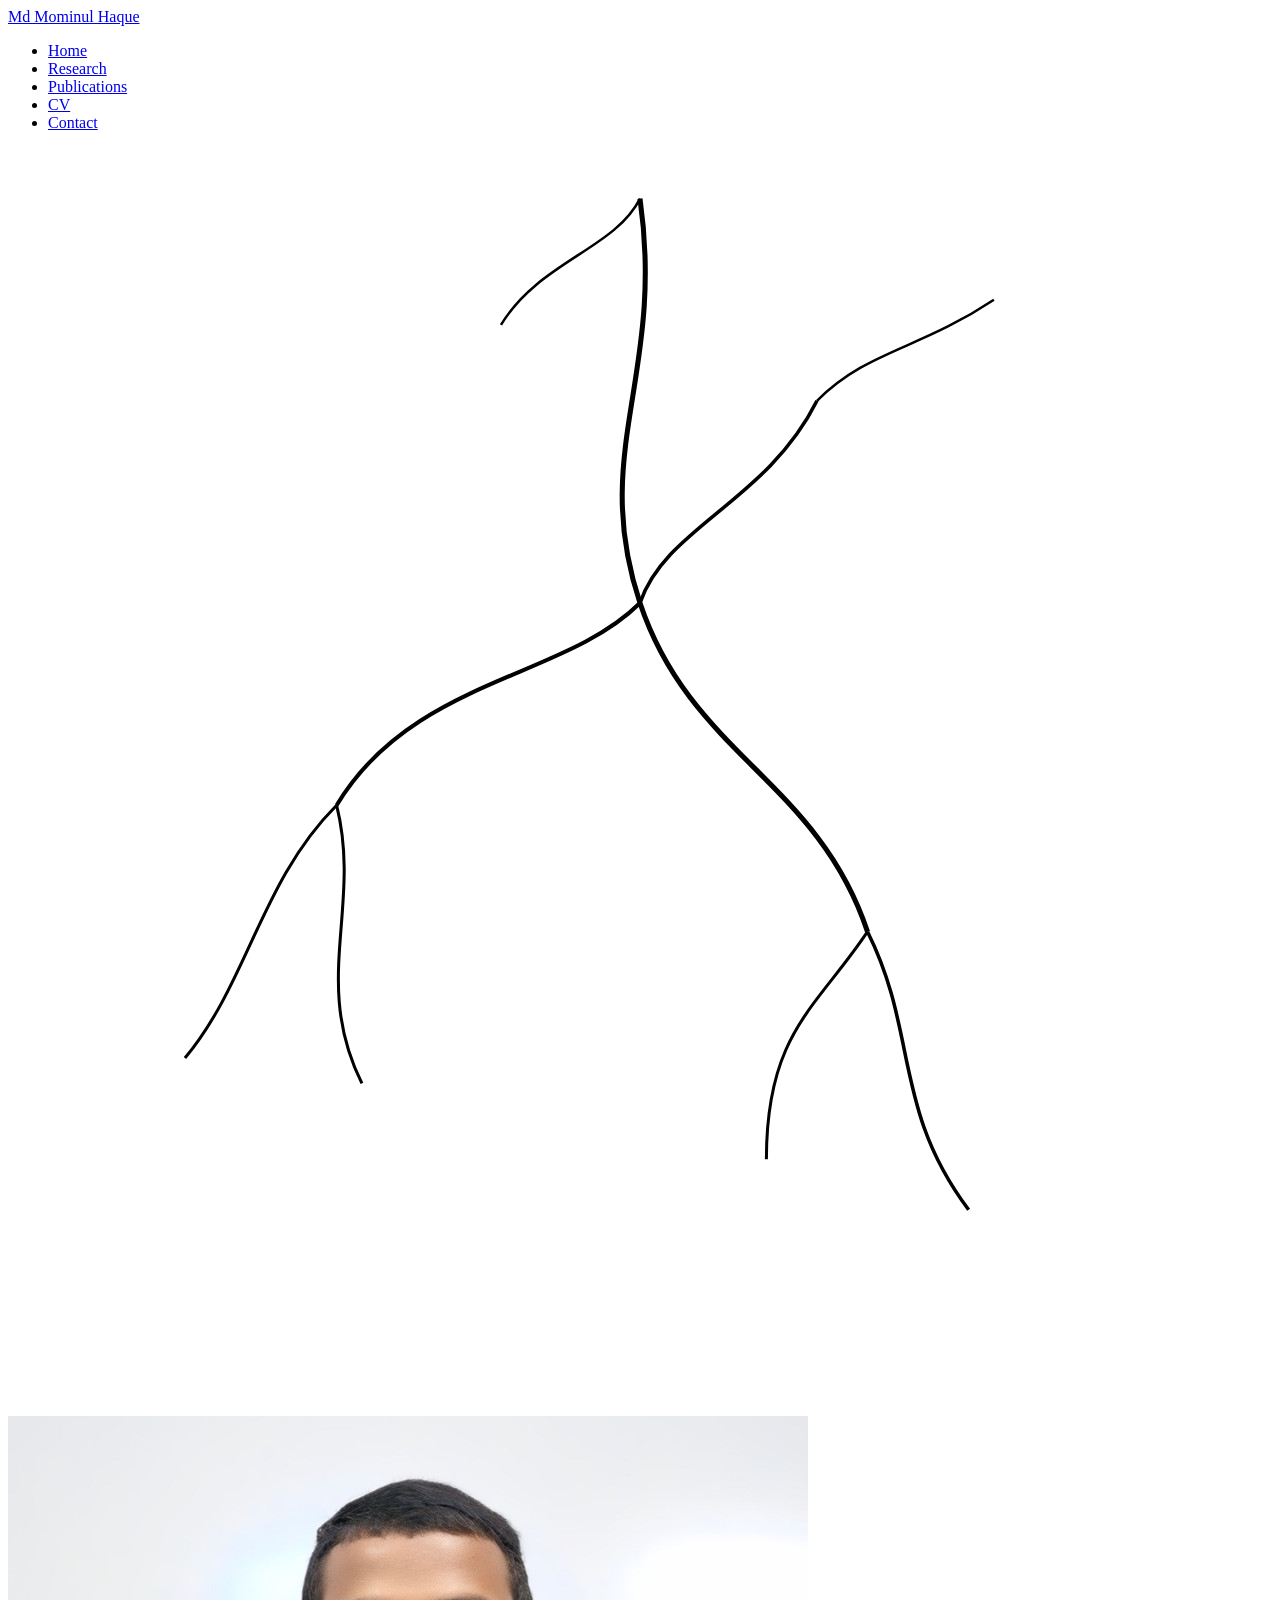
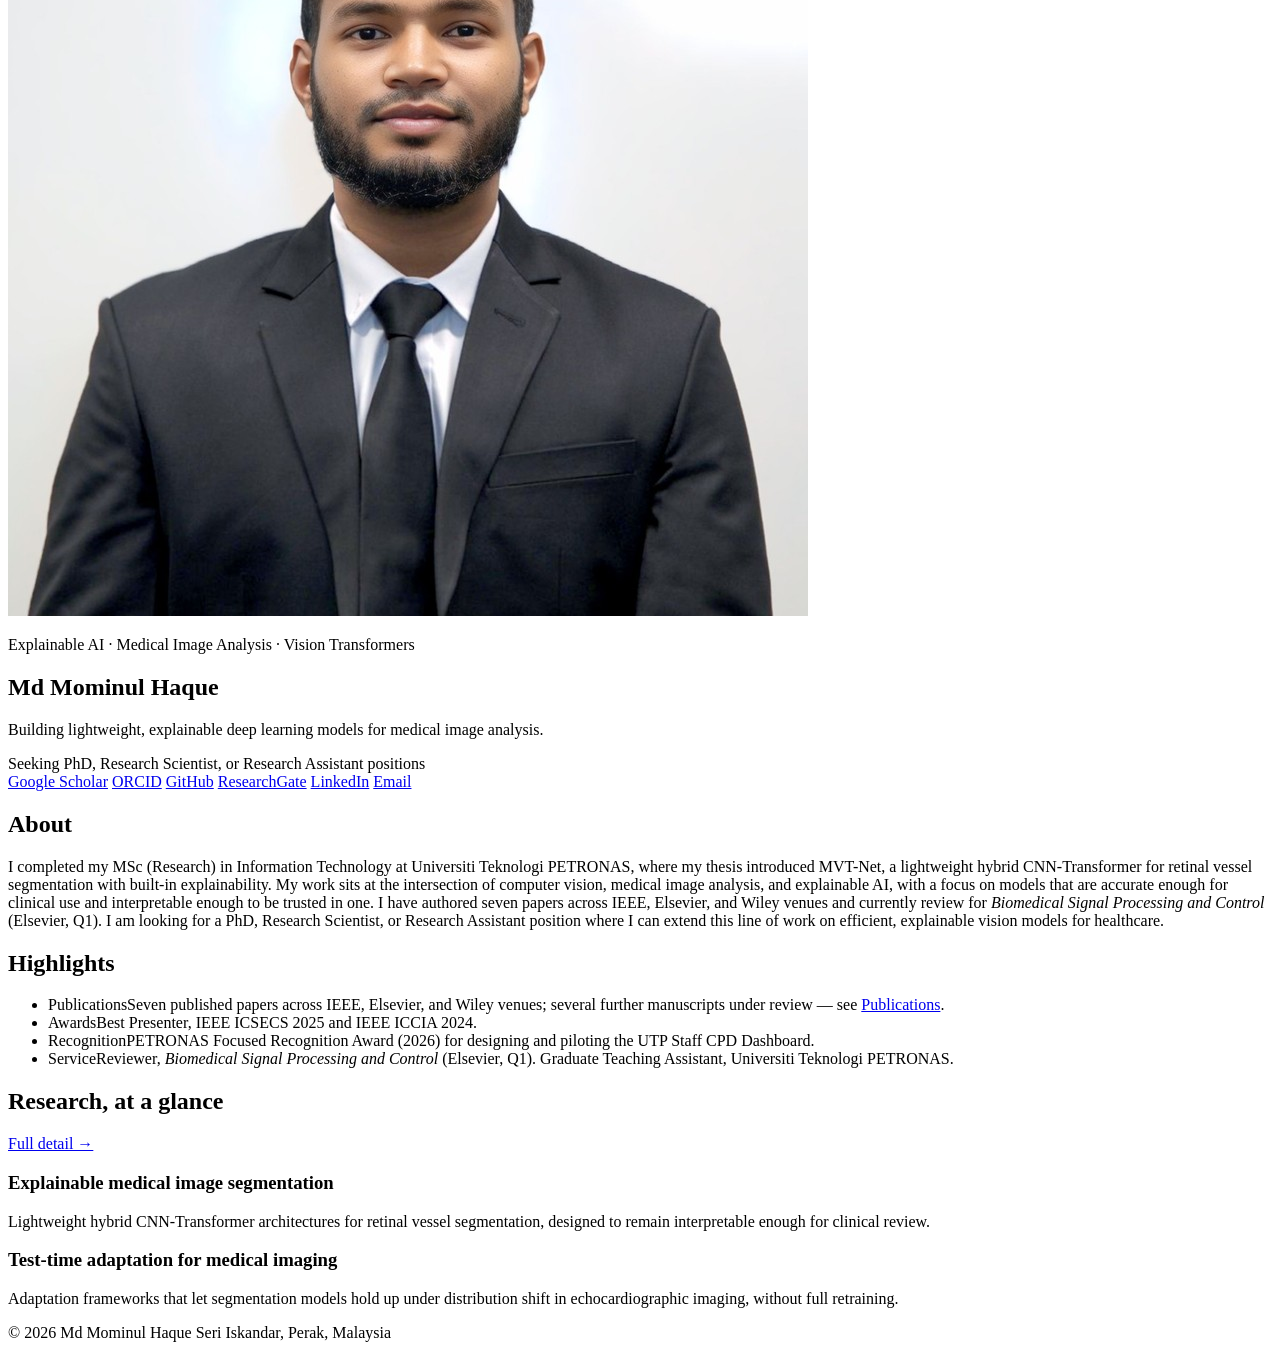
==== index.html @ ecc6afcc "Add files via upload Launch Site" ====
<!DOCTYPE html>
<html lang="en">
<head>
<meta charset="UTF-8">
<meta name="viewport" content="width=device-width, initial-scale=1.0">
<title>Md Mominul Haque — Explainable AI &amp; Medical Image Analysis Researcher</title>
<meta name="description" content="Md Mominul Haque is a researcher working on lightweight, explainable deep learning models for medical image analysis — retinal vessel segmentation, echocardiographic segmentation, and vision transformers. Seeking PhD, Research Scientist, and Research Assistant positions.">
<link rel="preconnect" href="https://fonts.googleapis.com">
<link href="https://fonts.googleapis.com/css2?family=Fraunces:ital,wght@0,500;0,600;1,500&family=IBM+Plex+Sans:wght@400;500;600&family=IBM+Plex+Mono:wght@400;500&display=swap" rel="stylesheet">
<link rel="stylesheet" href="assets/style.css">
</head>
<body>

<header class="site-header">
  <div class="wrap">
    <a href="index.html" class="brand">Md Mominul Haque</a>
    <nav class="primary-nav" aria-label="Primary">
      <ul>
        <li><a href="index.html" aria-current="page">Home</a></li>
        <li><a href="research.html">Research</a></li>
        <li><a href="publications.html">Publications</a></li>
        <li><a href="cv.html">CV</a></li>
        <li><a href="contact.html">Contact</a></li>
      </ul>
    </nav>
  </div>
</header>

<section class="hero">
  <svg class="hero-vessel" viewBox="0 0 500 500" fill="none" xmlns="http://www.w3.org/2000/svg" aria-hidden="true">
    <path d="M250 20 C 260 90, 230 120, 250 180 C 270 240, 320 250, 340 310" stroke="currentColor" stroke-width="2"/>
    <path d="M250 180 C 220 210, 160 210, 130 260" stroke="currentColor" stroke-width="1.6"/>
    <path d="M130 260 C 100 290, 95 330, 70 360" stroke="currentColor" stroke-width="1.2"/>
    <path d="M130 260 C 140 300, 120 330, 140 370" stroke="currentColor" stroke-width="1.2"/>
    <path d="M340 310 C 360 350, 350 380, 380 420" stroke="currentColor" stroke-width="1.4"/>
    <path d="M340 310 C 320 340, 300 350, 300 400" stroke="currentColor" stroke-width="1.2"/>
    <path d="M250 180 C 260 150, 300 140, 320 100" stroke="currentColor" stroke-width="1.4"/>
    <path d="M320 100 C 340 80, 360 80, 390 60" stroke="currentColor" stroke-width="1"/>
    <path d="M250 20 C 240 40, 210 45, 195 70" stroke="currentColor" stroke-width="1"/>
  </svg>
  <div class="wrap">
    <div class="avatar"><img src="photo.jpg" alt="Md Mominul Haque"></div>
    <p class="eyebrow">Explainable AI · Medical Image Analysis · Vision Transformers</p>
    <h1 class="name">Md Mominul Haque</h1>
    <p class="tagline">Building lightweight, explainable deep learning models for medical image analysis.</p>
    <span class="status-pill"><span class="dot"></span>Seeking PhD, Research Scientist, or Research Assistant positions</span>
    <div class="hero-links">
      <a href="https://scholar.google.com/citations?user=X43nhjEAAAAJ&hl=en">Google Scholar</a>
      <a href="https://orcid.org/0009-0005-0596-2406">ORCID</a>
      <a href="https://github.com/mominulhq">GitHub</a>
      <a href="https://www.researchgate.net/profile/Md-Mominul-Haque-2">ResearchGate</a>
      <a href="https://www.linkedin.com/in/mominulhq/">LinkedIn</a>
      <a href="mailto:mdmominulhq@outlook.com">Email</a>
    </div>
  </div>
</section>

<main>
  <section class="block wrap">
    <div class="section-head">
      <h2 class="section-title">About</h2>
    </div>
    <p class="lede">
      I completed my MSc (Research) in Information Technology at Universiti Teknologi PETRONAS, where my thesis
      introduced MVT-Net, a lightweight hybrid CNN-Transformer for retinal vessel segmentation with built-in
      explainability. My work sits at the intersection of computer vision, medical image analysis, and explainable
      AI, with a focus on models that are accurate enough for clinical use and interpretable enough to be trusted
      in one. I have authored seven papers across IEEE, Elsevier, and Wiley venues and currently review for
      <em>Biomedical Signal Processing and Control</em> (Elsevier, Q1). I am looking for a PhD, Research Scientist,
      or Research Assistant position where I can extend this line of work on efficient, explainable vision models
      for healthcare.
    </p>
  </section>

  <section class="block wrap">
    <div class="section-head">
      <h2 class="section-title">Highlights</h2>
    </div>
    <ul class="highlights">
      <li><span class="tag">Publications</span><span>Seven published papers across IEEE, Elsevier, and Wiley venues; several further manuscripts under review — see <a href="publications.html">Publications</a>.</span></li>
      <li><span class="tag">Awards</span><span>Best Presenter, IEEE ICSECS 2025 and IEEE ICCIA 2024.</span></li>
      <li><span class="tag">Recognition</span><span>PETRONAS Focused Recognition Award (2026) for designing and piloting the UTP Staff CPD Dashboard.</span></li>
      <li><span class="tag">Service</span><span>Reviewer, <em>Biomedical Signal Processing and Control</em> (Elsevier, Q1). Graduate Teaching Assistant, Universiti Teknologi PETRONAS.</span></li>
    </ul>
  </section>

  <section class="block wrap">
    <div class="section-head">
      <h2 class="section-title">Research, at a glance</h2>
      <span class="section-note"><a href="research.html">Full detail →</a></span>
    </div>
    <div class="grid-2">
      <div class="card">
        <h3>Explainable medical image segmentation</h3>
        <p>Lightweight hybrid CNN-Transformer architectures for retinal vessel segmentation, designed to remain interpretable enough for clinical review.</p>
      </div>
      <div class="card">
        <h3>Test-time adaptation for medical imaging</h3>
        <p>Adaptation frameworks that let segmentation models hold up under distribution shift in echocardiographic imaging, without full retraining.</p>
      </div>
    </div>
  </section>
</main>

<footer class="site-footer">
  <div class="wrap">
    <span>&copy; 2026 Md Mominul Haque</span>
    <span>Seri Iskandar, Perak, Malaysia</span>
  </div>
</footer>

</body>
</html>
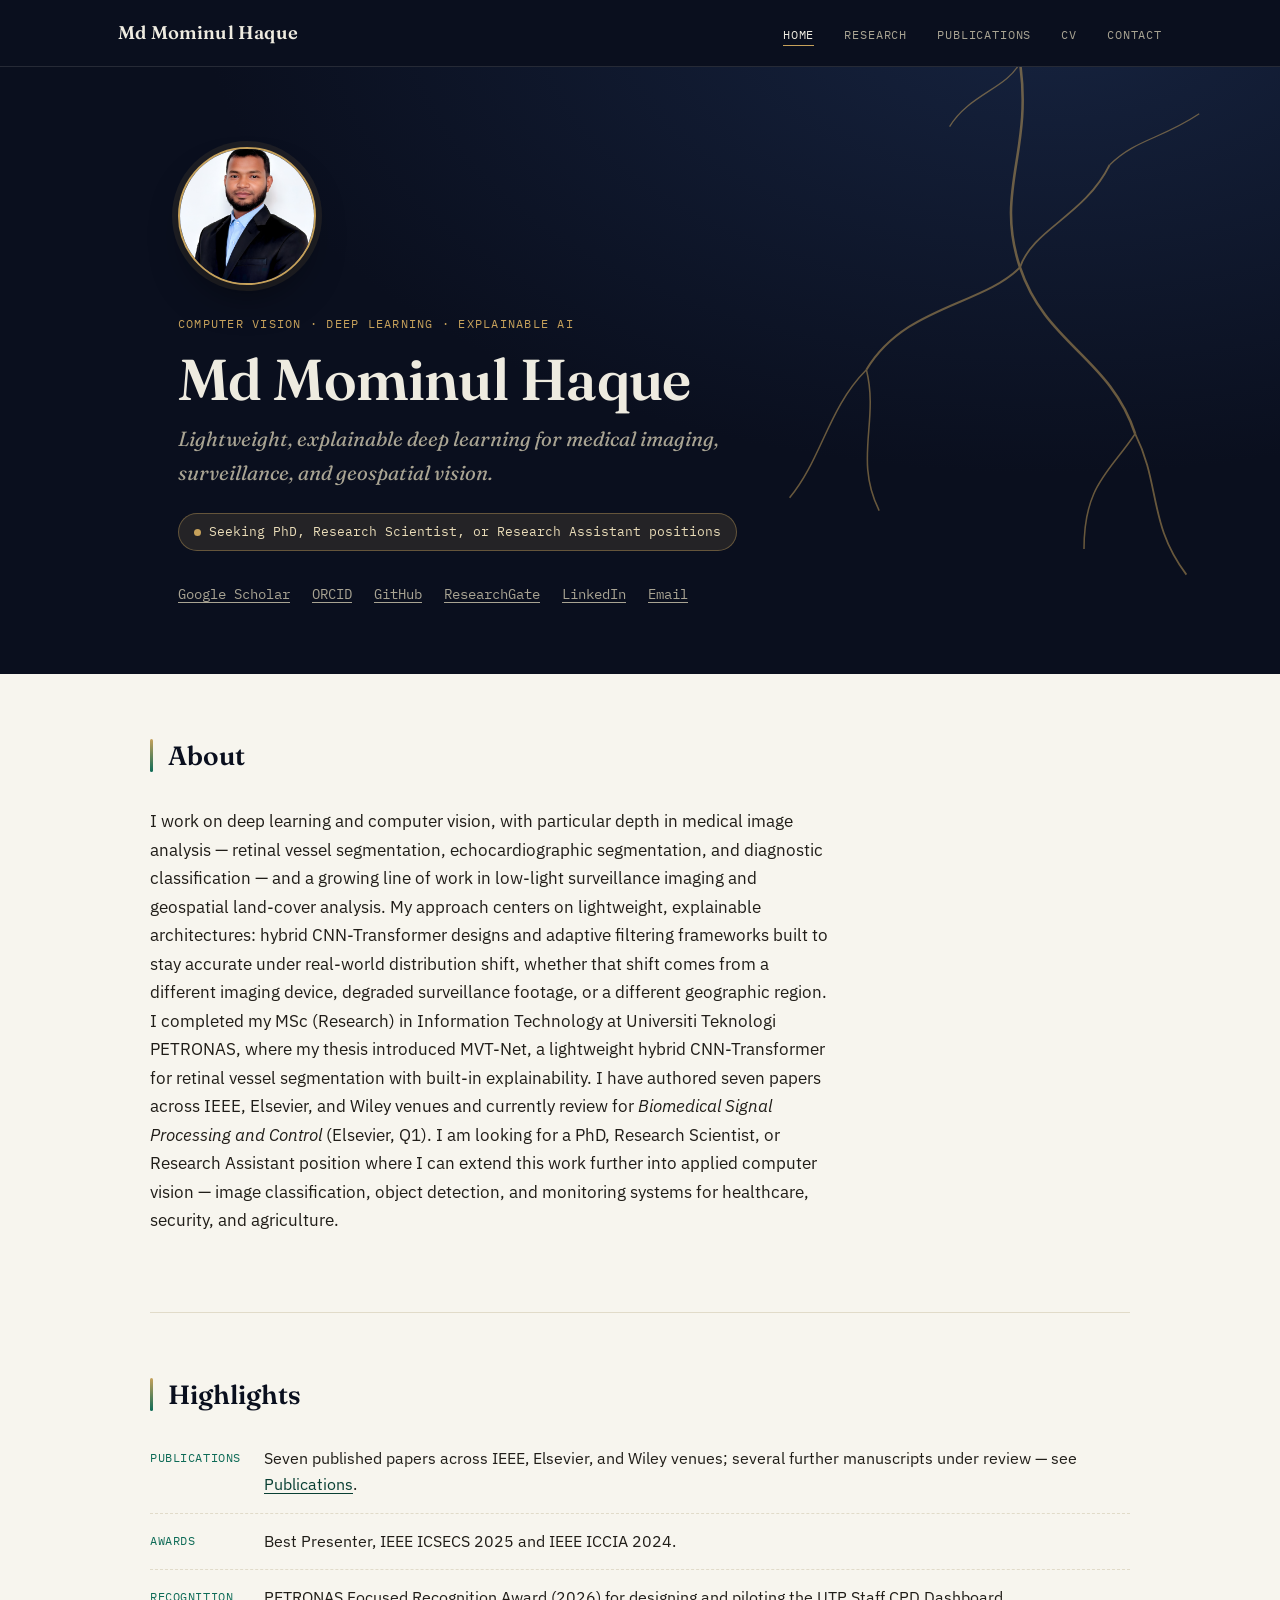
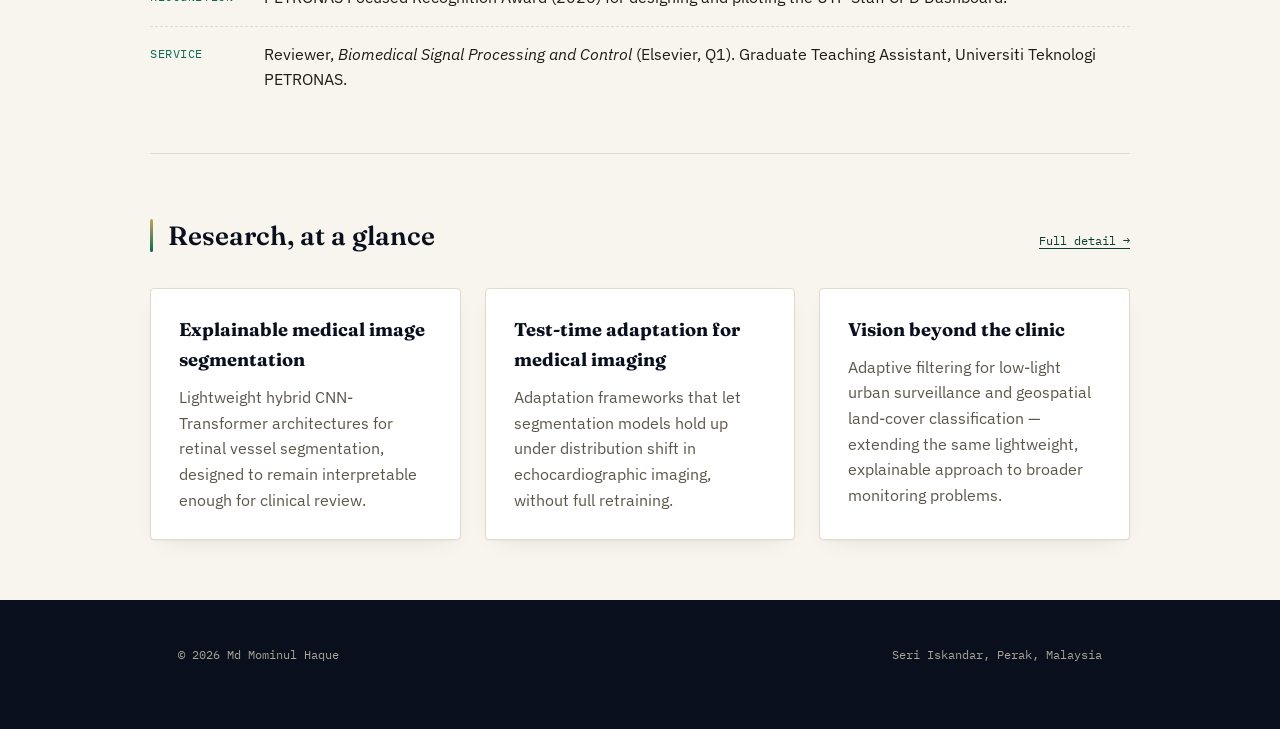
==== commit 7bf9187d: "Add files via upload" ====
--- a/index.html
+++ b/index.html
@@ -3,8 +3,8 @@
 <head>
 <meta charset="UTF-8">
 <meta name="viewport" content="width=device-width, initial-scale=1.0">
-<title>Md Mominul Haque — Explainable AI &amp; Medical Image Analysis Researcher</title>
-<meta name="description" content="Md Mominul Haque is a researcher working on lightweight, explainable deep learning models for medical image analysis — retinal vessel segmentation, echocardiographic segmentation, and vision transformers. Seeking PhD, Research Scientist, and Research Assistant positions.">
+<title>Md Mominul Haque — Computer Vision & Deep Learning Researcher</title>
+<meta name="description" content="Md Mominul Haque is a researcher working on lightweight, explainable deep learning for computer vision — medical image analysis, surveillance imaging, and geospatial vision. Seeking PhD, Research Scientist, and Research Assistant positions.">
 <link rel="preconnect" href="https://fonts.googleapis.com">
 <link href="https://fonts.googleapis.com/css2?family=Fraunces:ital,wght@0,500;0,600;1,500&family=IBM+Plex+Sans:wght@400;500;600&family=IBM+Plex+Mono:wght@400;500&display=swap" rel="stylesheet">
 <link rel="stylesheet" href="assets/style.css">
@@ -40,9 +40,9 @@
   </svg>
   <div class="wrap">
     <div class="avatar"><img src="photo.jpg" alt="Md Mominul Haque"></div>
-    <p class="eyebrow">Explainable AI · Medical Image Analysis · Vision Transformers</p>
+    <p class="eyebrow">Computer Vision · Deep Learning · Explainable AI</p>
     <h1 class="name">Md Mominul Haque</h1>
-    <p class="tagline">Building lightweight, explainable deep learning models for medical image analysis.</p>
+    <p class="tagline">Lightweight, explainable deep learning for medical imaging, surveillance, and geospatial vision.</p>
     <span class="status-pill"><span class="dot"></span>Seeking PhD, Research Scientist, or Research Assistant positions</span>
     <div class="hero-links">
       <a href="https://scholar.google.com/citations?user=X43nhjEAAAAJ&hl=en">Google Scholar</a>
@@ -61,14 +61,19 @@
       <h2 class="section-title">About</h2>
     </div>
     <p class="lede">
-      I completed my MSc (Research) in Information Technology at Universiti Teknologi PETRONAS, where my thesis
-      introduced MVT-Net, a lightweight hybrid CNN-Transformer for retinal vessel segmentation with built-in
-      explainability. My work sits at the intersection of computer vision, medical image analysis, and explainable
-      AI, with a focus on models that are accurate enough for clinical use and interpretable enough to be trusted
-      in one. I have authored seven papers across IEEE, Elsevier, and Wiley venues and currently review for
-      <em>Biomedical Signal Processing and Control</em> (Elsevier, Q1). I am looking for a PhD, Research Scientist,
-      or Research Assistant position where I can extend this line of work on efficient, explainable vision models
-      for healthcare.
+      I work on deep learning and computer vision, with particular depth in medical image analysis —
+      retinal vessel segmentation, echocardiographic segmentation, and diagnostic classification — and
+      a growing line of work in low-light surveillance imaging and geospatial land-cover analysis. My
+      approach centers on lightweight, explainable architectures: hybrid CNN-Transformer designs and
+      adaptive filtering frameworks built to stay accurate under real-world distribution shift, whether
+      that shift comes from a different imaging device, degraded surveillance footage, or a different
+      geographic region. I completed my MSc (Research) in Information Technology at Universiti
+      Teknologi PETRONAS, where my thesis introduced MVT-Net, a lightweight hybrid CNN-Transformer for
+      retinal vessel segmentation with built-in explainability. I have authored seven papers across
+      IEEE, Elsevier, and Wiley venues and currently review for <em>Biomedical Signal Processing and
+      Control</em> (Elsevier, Q1). I am looking for a PhD, Research Scientist, or Research Assistant
+      position where I can extend this work further into applied computer vision — image classification,
+      object detection, and monitoring systems for healthcare, security, and agriculture.
     </p>
   </section>
 
@@ -89,7 +94,7 @@
       <h2 class="section-title">Research, at a glance</h2>
       <span class="section-note"><a href="research.html">Full detail →</a></span>
     </div>
-    <div class="grid-2">
+    <div class="grid-3">
       <div class="card">
         <h3>Explainable medical image segmentation</h3>
         <p>Lightweight hybrid CNN-Transformer architectures for retinal vessel segmentation, designed to remain interpretable enough for clinical review.</p>
@@ -97,6 +102,10 @@
       <div class="card">
         <h3>Test-time adaptation for medical imaging</h3>
         <p>Adaptation frameworks that let segmentation models hold up under distribution shift in echocardiographic imaging, without full retraining.</p>
+      </div>
+      <div class="card">
+        <h3>Vision beyond the clinic</h3>
+        <p>Adaptive filtering for low-light urban surveillance and geospatial land-cover classification — extending the same lightweight, explainable approach to broader monitoring problems.</p>
       </div>
     </div>
   </section>
--- a/assets/style.css
+++ b/assets/style.css
@@ -0,0 +1,392 @@
+/* ============================================================
+   Design tokens — premium jade & gold on deep ink
+   ============================================================ */
+:root {
+  --ink: #0A0F1E;
+  --ink-2: #131C33;
+  --ink-line: rgba(237,234,224,0.12);
+  --paper: #F7F5EE;
+  --paper-raised: #FFFFFF;
+  --line: #E1DBC9;
+  --jade: #0E6B57;
+  --jade-deep: #093F33;
+  --jade-bright: #17A987;
+  --gold: #C6A15B;
+  --gold-soft: rgba(198,161,91,0.14);
+  --text: #201D18;
+  --text-muted: #5C574B;
+  --text-on-ink: #EEEBE0;
+  --text-on-ink-muted: #A9A493;
+  --radius: 4px;
+  --max-w: 980px;
+  --shadow-card: 0 1px 2px rgba(20,16,8,0.04), 0 8px 24px -12px rgba(20,16,8,0.12);
+  --shadow-card-hover: 0 2px 4px rgba(20,16,8,0.06), 0 16px 32px -12px rgba(20,16,8,0.18);
+  --font-display: "Fraunces", "Iowan Old Style", Georgia, serif;
+  --font-body: "IBM Plex Sans", -apple-system, BlinkMacSystemFont, sans-serif;
+  --font-mono: "IBM Plex Mono", ui-monospace, SFMono-Regular, monospace;
+}
+
+* { box-sizing: border-box; }
+html { scroll-behavior: smooth; }
+
+body {
+  margin: 0;
+  background: var(--paper);
+  color: var(--text);
+  font-family: var(--font-body);
+  font-size: 17px;
+  line-height: 1.65;
+  -webkit-font-smoothing: antialiased;
+}
+
+@media (prefers-reduced-motion: reduce) {
+  html { scroll-behavior: auto; }
+  * { animation: none !important; transition: none !important; }
+}
+
+a {
+  color: var(--jade-deep);
+  text-decoration-thickness: 1px;
+  text-underline-offset: 3px;
+  transition: color 0.15s ease;
+}
+a:hover { color: var(--jade-bright); }
+a:focus-visible, button:focus-visible {
+  outline: 2px solid var(--jade-bright);
+  outline-offset: 3px;
+}
+img { max-width: 100%; display: block; }
+
+/* ============================================================
+   Layout shells
+   ============================================================ */
+.wrap { max-width: var(--max-w); margin: 0 auto; padding: 0 28px; }
+
+.site-header {
+  background: var(--ink);
+  border-bottom: 1px solid var(--ink-line);
+  position: sticky;
+  top: 0;
+  z-index: 20;
+}
+.site-header .wrap {
+  max-width: 1100px;
+  display: flex;
+  align-items: center;
+  justify-content: space-between;
+  padding-top: 18px;
+  padding-bottom: 18px;
+}
+
+.brand {
+  font-family: var(--font-display);
+  font-weight: 600;
+  font-size: 1.15rem;
+  letter-spacing: 0.01em;
+  color: var(--text-on-ink);
+  text-decoration: none;
+}
+.brand:hover { color: var(--gold); }
+
+nav.primary-nav ul { list-style: none; display: flex; gap: 30px; margin: 0; padding: 0; }
+nav.primary-nav a {
+  font-family: var(--font-mono);
+  font-size: 0.76rem;
+  letter-spacing: 0.07em;
+  text-transform: uppercase;
+  color: var(--text-on-ink-muted);
+  text-decoration: none;
+  padding-bottom: 3px;
+  border-bottom: 1px solid transparent;
+}
+nav.primary-nav a:hover,
+nav.primary-nav a[aria-current="page"] {
+  color: var(--text-on-ink);
+  border-bottom-color: var(--gold);
+}
+@media (max-width: 720px) {
+  nav.primary-nav ul { gap: 16px; flex-wrap: wrap; }
+}
+
+/* ============================================================
+   Hero — dark ink, gold vessel line signature
+   ============================================================ */
+.hero {
+  position: relative;
+  overflow: hidden;
+  background: radial-gradient(120% 140% at 82% -10%, #16233F 0%, var(--ink) 55%);
+  color: var(--text-on-ink);
+}
+
+.hero-vessel {
+  position: absolute;
+  top: -30px;
+  right: -60px;
+  width: 640px;
+  max-width: 72vw;
+  opacity: 0.5;
+  color: var(--gold);
+  pointer-events: none;
+}
+
+.hero .wrap { padding-top: 80px; padding-bottom: 68px; position: relative; }
+
+.eyebrow {
+  font-family: var(--font-mono);
+  font-size: 0.78rem;
+  letter-spacing: 0.1em;
+  text-transform: uppercase;
+  color: var(--gold);
+  margin: 0 0 16px;
+}
+
+h1.name {
+  font-family: var(--font-display);
+  font-weight: 600;
+  font-size: clamp(2.4rem, 5vw, 3.6rem);
+  line-height: 1.04;
+  margin: 0 0 12px;
+  color: var(--text-on-ink);
+  max-width: 15ch;
+  letter-spacing: -0.01em;
+}
+
+.tagline {
+  font-family: var(--font-display);
+  font-style: italic;
+  font-weight: 400;
+  font-size: 1.28rem;
+  color: var(--text-on-ink-muted);
+  margin: 0 0 24px;
+  max-width: 46ch;
+}
+
+.status-pill {
+  display: inline-flex;
+  align-items: center;
+  gap: 8px;
+  font-family: var(--font-mono);
+  font-size: 0.82rem;
+  color: #E9DCB8;
+  background: var(--gold-soft);
+  border: 1px solid rgba(198,161,91,0.4);
+  border-radius: 999px;
+  padding: 7px 15px;
+  margin-bottom: 32px;
+}
+.status-pill .dot { width: 7px; height: 7px; border-radius: 50%; background: var(--gold); }
+
+.hero-links { display: flex; flex-wrap: wrap; gap: 10px 22px; font-family: var(--font-mono); font-size: 0.85rem; }
+.hero-links a { color: var(--text-on-ink-muted); }
+.hero-links a:hover { color: var(--gold); }
+
+/* ============================================================
+   Sections
+   ============================================================ */
+section.block { padding: 60px 0; border-bottom: 1px solid var(--line); }
+section.block:last-of-type { border-bottom: none; }
+
+.section-head {
+  display: flex;
+  align-items: baseline;
+  justify-content: space-between;
+  gap: 20px;
+  margin-bottom: 30px;
+}
+.section-head::after { content: none; }
+
+h2.section-title {
+  font-family: var(--font-display);
+  font-weight: 600;
+  font-size: 1.65rem;
+  color: var(--ink);
+  margin: 0;
+  position: relative;
+  padding-left: 18px;
+}
+h2.section-title::before {
+  content: "";
+  position: absolute;
+  left: 0;
+  top: 0.2em;
+  bottom: 0.2em;
+  width: 3px;
+  background: linear-gradient(180deg, var(--gold), var(--jade));
+  border-radius: 2px;
+}
+
+.section-note { font-family: var(--font-mono); font-size: 0.78rem; color: var(--text-muted); white-space: nowrap; }
+
+p.lede { font-size: 1.08rem; color: var(--text); max-width: 68ch; }
+
+/* ============================================================
+   Cards / grids
+   ============================================================ */
+.grid-2 { display: grid; grid-template-columns: repeat(2, 1fr); gap: 24px; }
+.grid-3 { display: grid; grid-template-columns: repeat(3, 1fr); gap: 24px; }
+@media (max-width: 780px) {
+  .grid-2, .grid-3 { grid-template-columns: 1fr; }
+}
+
+.card {
+  border: 1px solid var(--line);
+  background: var(--paper-raised);
+  border-radius: var(--radius);
+  padding: 26px 28px;
+  box-shadow: var(--shadow-card);
+  transition: box-shadow 0.2s ease, transform 0.2s ease;
+}
+.card:hover { box-shadow: var(--shadow-card-hover); transform: translateY(-2px); }
+.card h3 { font-family: var(--font-display); font-size: 1.15rem; margin: 0 0 10px; color: var(--ink); }
+.card p { margin: 0; color: var(--text-muted); font-size: 0.97rem; }
+
+/* highlight list */
+ul.highlights { list-style: none; margin: 0; padding: 0; display: grid; gap: 15px; }
+ul.highlights li {
+  display: grid;
+  grid-template-columns: 96px 1fr;
+  gap: 18px;
+  padding-bottom: 15px;
+  border-bottom: 1px dashed var(--line);
+  font-size: 0.97rem;
+}
+ul.highlights li:last-child { border-bottom: none; padding-bottom: 0; }
+ul.highlights .tag {
+  font-family: var(--font-mono);
+  font-size: 0.72rem;
+  letter-spacing: 0.05em;
+  text-transform: uppercase;
+  color: var(--jade);
+  padding-top: 2px;
+}
+
+/* research threads */
+.thread { padding: 28px 0; border-bottom: 1px solid var(--line); display: grid; grid-template-columns: 220px 1fr; gap: 32px; }
+.thread:last-child { border-bottom: none; }
+.thread h3 { font-family: var(--font-display); font-size: 1.28rem; margin: 0; color: var(--ink); }
+.thread .thread-meta {
+  font-family: var(--font-mono);
+  font-size: 0.74rem;
+  color: var(--jade);
+  text-transform: uppercase;
+  letter-spacing: 0.05em;
+  margin-top: 8px;
+  display: block;
+}
+.thread p { margin: 0 0 10px; color: var(--text); }
+.thread .links a { font-family: var(--font-mono); font-size: 0.85rem; margin-right: 18px; }
+@media (max-width: 780px) { .thread { grid-template-columns: 1fr; gap: 8px; } }
+
+/* publications */
+.pub-year {
+  font-family: var(--font-mono);
+  font-size: 0.8rem;
+  color: var(--gold);
+  letter-spacing: 0.08em;
+  margin: 36px 0 14px;
+  text-transform: uppercase;
+  border-bottom: 1px solid var(--gold-soft);
+  padding-bottom: 8px;
+}
+.pub-year:first-of-type { margin-top: 0; }
+
+.pub { padding: 20px 0; border-bottom: 1px solid var(--line); }
+.pub:last-child { border-bottom: none; }
+.pub .pub-title { font-family: var(--font-display); font-size: 1.1rem; color: var(--ink); margin: 0 0 6px; font-weight: 600; }
+.pub .pub-meta { font-size: 0.92rem; color: var(--text-muted); margin: 0 0 8px; }
+.pub .pub-links a { font-family: var(--font-mono); font-size: 0.8rem; margin-right: 16px; }
+.pub .pub-links span.disabled { font-family: var(--font-mono); font-size: 0.8rem; color: #B7B2A3; margin-right: 16px; }
+
+.status-chip {
+  display: inline-block;
+  font-family: var(--font-mono);
+  font-size: 0.66rem;
+  text-transform: uppercase;
+  letter-spacing: 0.06em;
+  padding: 2px 9px;
+  border-radius: 999px;
+  border: 1px solid var(--line);
+  color: var(--text-muted);
+  margin-left: 10px;
+  vertical-align: middle;
+}
+.status-chip.review { color: var(--jade-deep); border-color: rgba(14,107,87,0.35); background: rgba(14,107,87,0.07); }
+.status-chip.prep { color: #93701F; border-color: rgba(198,161,91,0.45); background: var(--gold-soft); }
+
+/* CV */
+.cv-download {
+  display: inline-flex;
+  align-items: center;
+  gap: 10px;
+  background: linear-gradient(135deg, var(--jade-deep), var(--jade));
+  color: var(--text-on-ink) !important;
+  font-family: var(--font-mono);
+  font-size: 0.85rem;
+  text-decoration: none;
+  padding: 13px 22px;
+  border-radius: var(--radius);
+  box-shadow: 0 8px 20px -8px rgba(9,63,51,0.6);
+  transition: transform 0.15s ease, box-shadow 0.15s ease;
+}
+.cv-download:hover { transform: translateY(-1px); box-shadow: 0 10px 24px -6px rgba(9,63,51,0.7); color: var(--text-on-ink) !important; }
+
+table.cv-table { width: 100%; border-collapse: collapse; margin: 0 0 8px; }
+table.cv-table td, table.cv-table th {
+  text-align: left;
+  padding: 11px 0;
+  border-bottom: 1px dashed var(--line);
+  vertical-align: top;
+  font-size: 0.95rem;
+}
+table.cv-table th {
+  font-family: var(--font-mono);
+  font-weight: 500;
+  color: var(--jade-deep);
+  width: 150px;
+  text-transform: uppercase;
+  font-size: 0.7rem;
+  letter-spacing: 0.06em;
+}
+
+/* contact */
+.contact-grid { display: grid; grid-template-columns: repeat(auto-fit, minmax(190px, 1fr)); gap: 16px; }
+.contact-link {
+  border: 1px solid var(--line);
+  background: var(--paper-raised);
+  border-radius: var(--radius);
+  padding: 18px 20px;
+  text-decoration: none;
+  display: block;
+  box-shadow: var(--shadow-card);
+  transition: box-shadow 0.2s ease, transform 0.2s ease, border-color 0.2s ease;
+}
+.contact-link:hover { border-color: var(--jade); box-shadow: var(--shadow-card-hover); transform: translateY(-2px); }
+.contact-link .label { font-family: var(--font-mono); font-size: 0.72rem; text-transform: uppercase; letter-spacing: 0.05em; color: var(--text-muted); display: block; margin-bottom: 5px; }
+.contact-link .value { font-family: var(--font-body); font-size: 0.98rem; color: var(--ink); font-weight: 500; }
+
+/* footer */
+.site-footer { padding: 44px 0 64px; background: var(--ink); }
+.site-footer .wrap {
+  display: flex; justify-content: space-between; align-items: center; flex-wrap: wrap; gap: 12px;
+  font-family: var(--font-mono); font-size: 0.78rem; color: var(--text-on-ink-muted);
+}
+.site-footer a { color: var(--gold); }
+
+/* avatar */
+.avatar {
+  width: 138px;
+  height: 138px;
+  border-radius: 50%;
+  background: var(--ink-2);
+  color: var(--text-on-ink);
+  display: flex;
+  align-items: center;
+  justify-content: center;
+  font-family: var(--font-display);
+  font-size: 2.4rem;
+  margin-bottom: 28px;
+  overflow: hidden;
+  border: 2px solid var(--gold);
+  box-shadow: 0 0 0 6px rgba(198,161,91,0.1), 0 20px 40px -16px rgba(0,0,0,0.6);
+}
+.avatar img { width: 100%; height: 100%; object-fit: cover; }
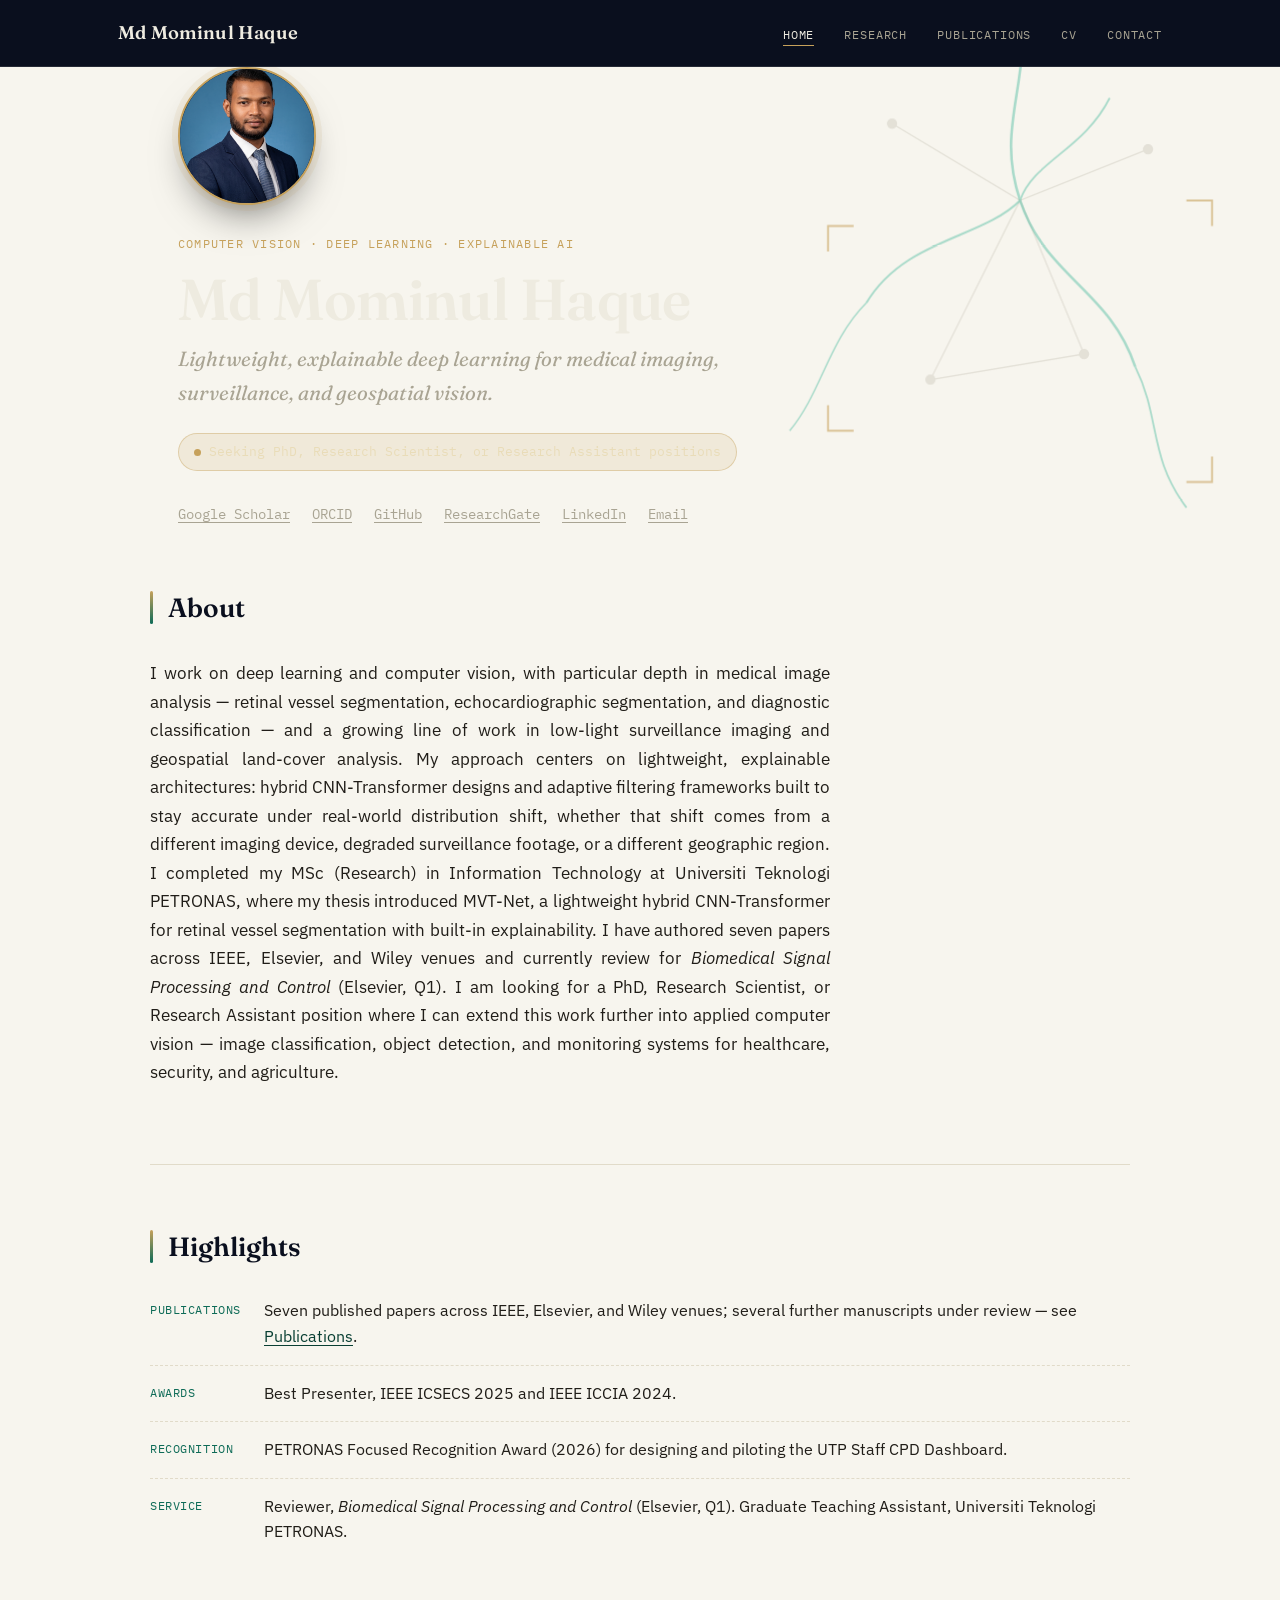
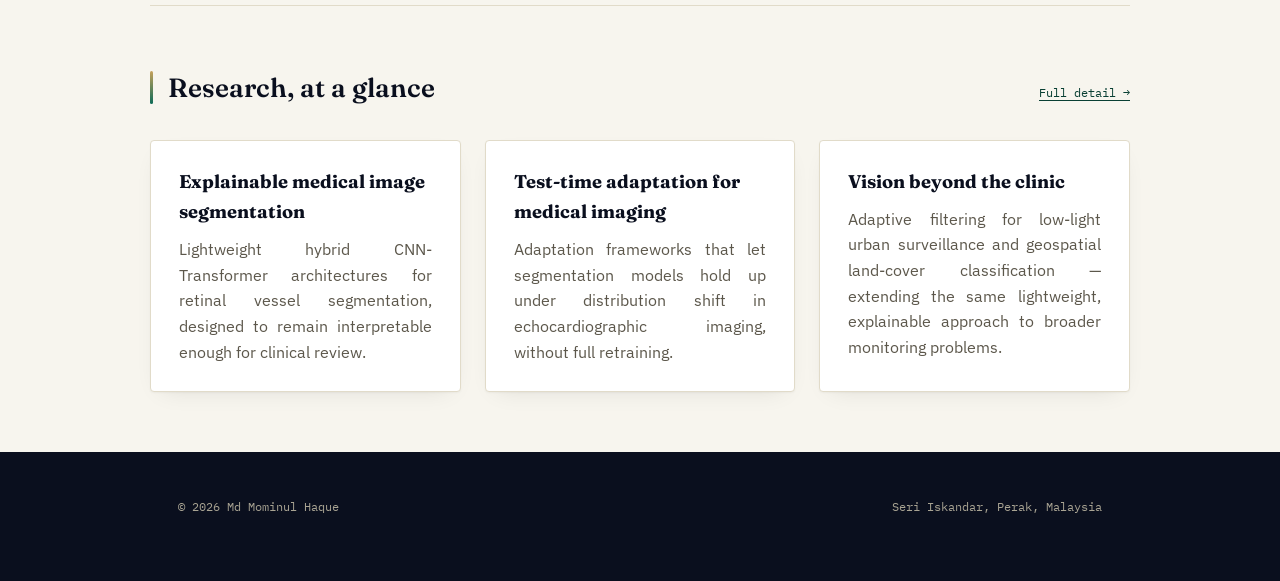
==== commit 25140e15: "Refactor index.html to eliminate duplicates Removed duplicate meta tags and header sections, and upd" ====
--- a/index.html
+++ b/index.html
@@ -1,49 +1,76 @@
 <!DOCTYPE html>
 <html lang="en">
+
 <head>
-<meta charset="UTF-8">
-<meta name="viewport" content="width=device-width, initial-scale=1.0">
-<title>Md Mominul Haque — Computer Vision & Deep Learning Researcher</title>
-<meta name="description" content="Md Mominul Haque is a researcher working on lightweight, explainable deep learning for computer vision — medical image analysis, surveillance imaging, and geospatial vision. Seeking PhD, Research Scientist, and Research Assistant positions.">
-<link rel="preconnect" href="https://fonts.googleapis.com">
-<link href="https://fonts.googleapis.com/css2?family=Fraunces:ital,wght@0,500;0,600;1,500&family=IBM+Plex+Sans:wght@400;500;600&family=IBM+Plex+Mono:wght@400;500&display=swap" rel="stylesheet">
-<link rel="stylesheet" href="assets/style.css">
+  <meta charset="UTF-8">
+  <meta name="viewport" content="width=device-width, initial-scale=1.0">
+  <title>Md Mominul Haque — Computer Vision & Deep Learning Researcher</title>
+  <meta name="description"
+    content="Md Mominul Haque is a researcher working on lightweight, explainable deep learning for computer vision — medical image analysis, surveillance imaging, and geospatial vision. Seeking PhD, Research Scientist, and Research Assistant positions.">
+  <link rel="preconnect" href="https://fonts.googleapis.com">
+  <link
+    href="https://fonts.googleapis.com/css2?family=Fraunces:ital,wght@0,500;0,600;1,500&family=IBM+Plex+Sans:wght@400;500;600&family=IBM+Plex+Mono:wght@400;500&display=swap"
+    rel="stylesheet">
+  <link rel="stylesheet" href="assets/style.css">
 </head>
+
 <body>
 
-<header class="site-header">
-  <div class="wrap">
-    <a href="index.html" class="brand">Md Mominul Haque</a>
-    <nav class="primary-nav" aria-label="Primary">
-      <ul>
-        <li><a href="index.html" aria-current="page">Home</a></li>
-        <li><a href="research.html">Research</a></li>
-        <li><a href="publications.html">Publications</a></li>
-        <li><a href="cv.html">CV</a></li>
-        <li><a href="contact.html">Contact</a></li>
-      </ul>
-    </nav>
-  </div>
-</header>
+  <header class="site-header">
+    <div class="wrap">
+      <a href="index.html" class="brand">Md Mominul Haque</a>
+      <nav class="primary-nav" aria-label="Primary">
+        <ul>
+          <li><a href="index.html" aria-current="page">Home</a></li>
+          <li><a href="research.html">Research</a></li>
+          <li><a href="publications.html">Publications</a></li>
+          <li><a href="cv.html">CV</a></li>
+          <li><a href="contact.html">Contact</a></li>
+        </ul>
+      </nav>
+    </div>
+  </header>
 
-<section class="hero">
   <svg class="hero-vessel" viewBox="0 0 500 500" fill="none" xmlns="http://www.w3.org/2000/svg" aria-hidden="true">
-    <path d="M250 20 C 260 90, 230 120, 250 180 C 270 240, 320 250, 340 310" stroke="currentColor" stroke-width="2"/>
-    <path d="M250 180 C 220 210, 160 210, 130 260" stroke="currentColor" stroke-width="1.6"/>
-    <path d="M130 260 C 100 290, 95 330, 70 360" stroke="currentColor" stroke-width="1.2"/>
-    <path d="M130 260 C 140 300, 120 330, 140 370" stroke="currentColor" stroke-width="1.2"/>
-    <path d="M340 310 C 360 350, 350 380, 380 420" stroke="currentColor" stroke-width="1.4"/>
-    <path d="M340 310 C 320 340, 300 350, 300 400" stroke="currentColor" stroke-width="1.2"/>
-    <path d="M250 180 C 260 150, 300 140, 320 100" stroke="currentColor" stroke-width="1.4"/>
-    <path d="M320 100 C 340 80, 360 80, 390 60" stroke="currentColor" stroke-width="1"/>
-    <path d="M250 20 C 240 40, 210 45, 195 70" stroke="currentColor" stroke-width="1"/>
+    <!-- Deep Learning / Transformer Network Layer -->
+    <g class="layer-network">
+      <path d="M150 120 L250 180 L350 140" stroke="currentColor" stroke-width="1" stroke-dasharray="4 4" />
+      <path d="M250 180 L300 300 L180 320 Z" stroke="currentColor" stroke-width="1" stroke-dasharray="4 4" />
+      <circle cx="150" cy="120" r="4" fill="currentColor" />
+      <circle cx="350" cy="140" r="4" fill="currentColor" />
+      <circle cx="300" cy="300" r="4" fill="currentColor" />
+      <circle cx="180" cy="320" r="4" fill="currentColor" />
+    </g>
+
+    <!-- Medical Imaging / Organic Vessel Layer -->
+    <g class="layer-organic">
+      <path d="M250 20 C 260 90, 230 120, 250 180 C 270 240, 320 250, 340 310" stroke="currentColor" stroke-width="2" />
+      <path d="M250 180 C 220 210, 160 210, 130 260" stroke="currentColor" stroke-width="1.6" />
+      <path d="M130 260 C 100 290, 95 330, 70 360" stroke="currentColor" stroke-width="1.2" />
+      <path d="M340 310 C 360 350, 350 380, 380 420" stroke="currentColor" stroke-width="1.4" />
+      <path d="M250 180 C 260 150, 300 140, 320 100" stroke="currentColor" stroke-width="1.4" />
+    </g>
+
+    <!-- Computer Vision / Object Detection Layer (Bounding Box Reticles) -->
+    <g class="layer-vision">
+      <!-- Top Left -->
+      <path d="M 120 200 L 100 200 L 100 220" stroke="currentColor" stroke-width="1.5" />
+      <!-- Top Right -->
+      <path d="M 380 180 L 400 180 L 400 200" stroke="currentColor" stroke-width="1.5" />
+      <!-- Bottom Left -->
+      <path d="M 100 340 L 100 360 L 120 360" stroke="currentColor" stroke-width="1.5" />
+      <!-- Bottom Right -->
+      <path d="M 400 380 L 400 400 L 380 400" stroke="currentColor" stroke-width="1.5" />
+    </g>
   </svg>
   <div class="wrap">
     <div class="avatar"><img src="photo.jpg" alt="Md Mominul Haque"></div>
     <p class="eyebrow">Computer Vision · Deep Learning · Explainable AI</p>
     <h1 class="name">Md Mominul Haque</h1>
-    <p class="tagline">Lightweight, explainable deep learning for medical imaging, surveillance, and geospatial vision.</p>
-    <span class="status-pill"><span class="dot"></span>Seeking PhD, Research Scientist, or Research Assistant positions</span>
+    <p class="tagline">Lightweight, explainable deep learning for medical imaging, surveillance, and geospatial vision.
+    </p>
+    <span class="status-pill"><span class="dot"></span>Seeking PhD, Research Scientist, or Research Assistant
+      positions</span>
     <div class="hero-links">
       <a href="https://scholar.google.com/citations?user=X43nhjEAAAAJ&hl=en">Google Scholar</a>
       <a href="https://orcid.org/0009-0005-0596-2406">ORCID</a>
@@ -53,70 +80,77 @@
       <a href="mailto:mdmominulhq@outlook.com">Email</a>
     </div>
   </div>
-</section>
-
-<main>
-  <section class="block wrap">
-    <div class="section-head">
-      <h2 class="section-title">About</h2>
-    </div>
-    <p class="lede">
-      I work on deep learning and computer vision, with particular depth in medical image analysis —
-      retinal vessel segmentation, echocardiographic segmentation, and diagnostic classification — and
-      a growing line of work in low-light surveillance imaging and geospatial land-cover analysis. My
-      approach centers on lightweight, explainable architectures: hybrid CNN-Transformer designs and
-      adaptive filtering frameworks built to stay accurate under real-world distribution shift, whether
-      that shift comes from a different imaging device, degraded surveillance footage, or a different
-      geographic region. I completed my MSc (Research) in Information Technology at Universiti
-      Teknologi PETRONAS, where my thesis introduced MVT-Net, a lightweight hybrid CNN-Transformer for
-      retinal vessel segmentation with built-in explainability. I have authored seven papers across
-      IEEE, Elsevier, and Wiley venues and currently review for <em>Biomedical Signal Processing and
-      Control</em> (Elsevier, Q1). I am looking for a PhD, Research Scientist, or Research Assistant
-      position where I can extend this work further into applied computer vision — image classification,
-      object detection, and monitoring systems for healthcare, security, and agriculture.
-    </p>
   </section>
 
-  <section class="block wrap">
-    <div class="section-head">
-      <h2 class="section-title">Highlights</h2>
+  <main>
+    <section class="block wrap">
+      <div class="section-head">
+        <h2 class="section-title">About</h2>
+      </div>
+      <p class="lede">
+        I work on deep learning and computer vision, with particular depth in medical image analysis —
+        retinal vessel segmentation, echocardiographic segmentation, and diagnostic classification — and
+        a growing line of work in low-light surveillance imaging and geospatial land-cover analysis. My
+        approach centers on lightweight, explainable architectures: hybrid CNN-Transformer designs and
+        adaptive filtering frameworks built to stay accurate under real-world distribution shift, whether
+        that shift comes from a different imaging device, degraded surveillance footage, or a different
+        geographic region. I completed my MSc (Research) in Information Technology at Universiti
+        Teknologi PETRONAS, where my thesis introduced MVT-Net, a lightweight hybrid CNN-Transformer for
+        retinal vessel segmentation with built-in explainability. I have authored seven papers across
+        IEEE, Elsevier, and Wiley venues and currently review for <em>Biomedical Signal Processing and
+          Control</em> (Elsevier, Q1). I am looking for a PhD, Research Scientist, or Research Assistant
+        position where I can extend this work further into applied computer vision — image classification,
+        object detection, and monitoring systems for healthcare, security, and agriculture.
+      </p>
+    </section>
+
+    <section class="block wrap">
+      <div class="section-head">
+        <h2 class="section-title">Highlights</h2>
+      </div>
+      <ul class="highlights">
+        <li><span class="tag">Publications</span><span>Seven published papers across IEEE, Elsevier, and Wiley venues;
+            several further manuscripts under review — see <a href="publications.html">Publications</a>.</span></li>
+        <li><span class="tag">Awards</span><span>Best Presenter, IEEE ICSECS 2025 and IEEE ICCIA 2024.</span></li>
+        <li><span class="tag">Recognition</span><span>PETRONAS Focused Recognition Award (2026) for designing and
+            piloting the UTP Staff CPD Dashboard.</span></li>
+        <li><span class="tag">Service</span><span>Reviewer, <em>Biomedical Signal Processing and Control</em> (Elsevier,
+            Q1). Graduate Teaching Assistant, Universiti Teknologi PETRONAS.</span></li>
+      </ul>
+    </section>
+
+    <section class="block wrap">
+      <div class="section-head">
+        <h2 class="section-title">Research, at a glance</h2>
+        <span class="section-note"><a href="research.html">Full detail →</a></span>
+      </div>
+      <div class="grid-3">
+        <div class="card">
+          <h3>Explainable medical image segmentation</h3>
+          <p>Lightweight hybrid CNN-Transformer architectures for retinal vessel segmentation, designed to remain
+            interpretable enough for clinical review.</p>
+        </div>
+        <div class="card">
+          <h3>Test-time adaptation for medical imaging</h3>
+          <p>Adaptation frameworks that let segmentation models hold up under distribution shift in echocardiographic
+            imaging, without full retraining.</p>
+        </div>
+        <div class="card">
+          <h3>Vision beyond the clinic</h3>
+          <p>Adaptive filtering for low-light urban surveillance and geospatial land-cover classification — extending
+            the same lightweight, explainable approach to broader monitoring problems.</p>
+        </div>
+      </div>
+    </section>
+  </main>
+
+  <footer class="site-footer">
+    <div class="wrap">
+      <span>&copy; 2026 Md Mominul Haque</span>
+      <span>Seri Iskandar, Perak, Malaysia</span>
     </div>
-    <ul class="highlights">
-      <li><span class="tag">Publications</span><span>Seven published papers across IEEE, Elsevier, and Wiley venues; several further manuscripts under review — see <a href="publications.html">Publications</a>.</span></li>
-      <li><span class="tag">Awards</span><span>Best Presenter, IEEE ICSECS 2025 and IEEE ICCIA 2024.</span></li>
-      <li><span class="tag">Recognition</span><span>PETRONAS Focused Recognition Award (2026) for designing and piloting the UTP Staff CPD Dashboard.</span></li>
-      <li><span class="tag">Service</span><span>Reviewer, <em>Biomedical Signal Processing and Control</em> (Elsevier, Q1). Graduate Teaching Assistant, Universiti Teknologi PETRONAS.</span></li>
-    </ul>
-  </section>
-
-  <section class="block wrap">
-    <div class="section-head">
-      <h2 class="section-title">Research, at a glance</h2>
-      <span class="section-note"><a href="research.html">Full detail →</a></span>
-    </div>
-    <div class="grid-3">
-      <div class="card">
-        <h3>Explainable medical image segmentation</h3>
-        <p>Lightweight hybrid CNN-Transformer architectures for retinal vessel segmentation, designed to remain interpretable enough for clinical review.</p>
-      </div>
-      <div class="card">
-        <h3>Test-time adaptation for medical imaging</h3>
-        <p>Adaptation frameworks that let segmentation models hold up under distribution shift in echocardiographic imaging, without full retraining.</p>
-      </div>
-      <div class="card">
-        <h3>Vision beyond the clinic</h3>
-        <p>Adaptive filtering for low-light urban surveillance and geospatial land-cover classification — extending the same lightweight, explainable approach to broader monitoring problems.</p>
-      </div>
-    </div>
-  </section>
-</main>
-
-<footer class="site-footer">
-  <div class="wrap">
-    <span>&copy; 2026 Md Mominul Haque</span>
-    <span>Seri Iskandar, Perak, Malaysia</span>
-  </div>
-</footer>
+  </footer>
 
 </body>
+
 </html>
--- a/assets/style.css
+++ b/assets/style.css
@@ -4,7 +4,7 @@
 :root {
   --ink: #0A0F1E;
   --ink-2: #131C33;
-  --ink-line: rgba(237,234,224,0.12);
+  --ink-line: rgba(237, 234, 224, 0.12);
   --paper: #F7F5EE;
   --paper-raised: #FFFFFF;
   --line: #E1DBC9;
@@ -12,22 +12,27 @@
   --jade-deep: #093F33;
   --jade-bright: #17A987;
   --gold: #C6A15B;
-  --gold-soft: rgba(198,161,91,0.14);
+  --gold-soft: rgba(198, 161, 91, 0.14);
   --text: #201D18;
   --text-muted: #5C574B;
   --text-on-ink: #EEEBE0;
   --text-on-ink-muted: #A9A493;
   --radius: 4px;
   --max-w: 980px;
-  --shadow-card: 0 1px 2px rgba(20,16,8,0.04), 0 8px 24px -12px rgba(20,16,8,0.12);
-  --shadow-card-hover: 0 2px 4px rgba(20,16,8,0.06), 0 16px 32px -12px rgba(20,16,8,0.18);
+  --shadow-card: 0 1px 2px rgba(20, 16, 8, 0.04), 0 8px 24px -12px rgba(20, 16, 8, 0.12);
+  --shadow-card-hover: 0 2px 4px rgba(20, 16, 8, 0.06), 0 16px 32px -12px rgba(20, 16, 8, 0.18);
   --font-display: "Fraunces", "Iowan Old Style", Georgia, serif;
   --font-body: "IBM Plex Sans", -apple-system, BlinkMacSystemFont, sans-serif;
   --font-mono: "IBM Plex Mono", ui-monospace, SFMono-Regular, monospace;
 }
 
-* { box-sizing: border-box; }
-html { scroll-behavior: smooth; }
+* {
+  box-sizing: border-box;
+}
+
+html {
+  scroll-behavior: smooth;
+}
 
 body {
   margin: 0;
@@ -40,8 +45,14 @@
 }
 
 @media (prefers-reduced-motion: reduce) {
-  html { scroll-behavior: auto; }
-  * { animation: none !important; transition: none !important; }
+  html {
+    scroll-behavior: auto;
+  }
+
+  * {
+    animation: none !important;
+    transition: none !important;
+  }
 }
 
 a {
@@ -50,17 +61,30 @@
   text-underline-offset: 3px;
   transition: color 0.15s ease;
 }
-a:hover { color: var(--jade-bright); }
-a:focus-visible, button:focus-visible {
+
+a:hover {
+  color: var(--jade-bright);
+}
+
+a:focus-visible,
+button:focus-visible {
   outline: 2px solid var(--jade-bright);
   outline-offset: 3px;
 }
-img { max-width: 100%; display: block; }
+
+img {
+  max-width: 100%;
+  display: block;
+}
 
 /* ============================================================
    Layout shells
    ============================================================ */
-.wrap { max-width: var(--max-w); margin: 0 auto; padding: 0 28px; }
+.wrap {
+  max-width: var(--max-w);
+  margin: 0 auto;
+  padding: 0 28px;
+}
 
 .site-header {
   background: var(--ink);
@@ -69,6 +93,7 @@
   top: 0;
   z-index: 20;
 }
+
 .site-header .wrap {
   max-width: 1100px;
   display: flex;
@@ -86,9 +111,19 @@
   color: var(--text-on-ink);
   text-decoration: none;
 }
-.brand:hover { color: var(--gold); }
-
-nav.primary-nav ul { list-style: none; display: flex; gap: 30px; margin: 0; padding: 0; }
+
+.brand:hover {
+  color: var(--gold);
+}
+
+nav.primary-nav ul {
+  list-style: none;
+  display: flex;
+  gap: 30px;
+  margin: 0;
+  padding: 0;
+}
+
 nav.primary-nav a {
   font-family: var(--font-mono);
   font-size: 0.76rem;
@@ -99,13 +134,18 @@
   padding-bottom: 3px;
   border-bottom: 1px solid transparent;
 }
+
 nav.primary-nav a:hover,
 nav.primary-nav a[aria-current="page"] {
   color: var(--text-on-ink);
   border-bottom-color: var(--gold);
 }
+
 @media (max-width: 720px) {
-  nav.primary-nav ul { gap: 16px; flex-wrap: wrap; }
+  nav.primary-nav ul {
+    gap: 16px;
+    flex-wrap: wrap;
+  }
 }
 
 /* ============================================================
@@ -124,12 +164,71 @@
   right: -60px;
   width: 640px;
   max-width: 72vw;
-  opacity: 0.5;
+  pointer-events: none;
+}
+
+/* Premium Drawing Animation Setup */
+.hero-vessel path {
+  /* 1500 is long enough to cover the entire length of any path in our 500x500 box */
+  stroke-dasharray: 1500;
+  stroke-dashoffset: 1500;
+  animation: drawLine 3.5s cubic-bezier(0.2, 0.8, 0.2, 1) forwards;
+}
+
+/* Stagger the animations and set layer colors */
+.layer-organic {
+  color: var(--jade-bright);
+  opacity: 0.35;
+}
+
+.layer-organic path {
+  animation-delay: 0.1s;
+}
+
+.layer-network {
+  color: var(--text-on-ink-muted);
+  opacity: 0.25;
+}
+
+.layer-network path {
+  animation-delay: 1.2s;
+}
+
+.layer-network circle {
+  opacity: 0;
+  animation: fadeIn 1s ease forwards;
+  animation-delay: 2.2s;
+}
+
+.layer-vision {
   color: var(--gold);
-  pointer-events: none;
-}
-
-.hero .wrap { padding-top: 80px; padding-bottom: 68px; position: relative; }
+  opacity: 0.6;
+}
+
+.layer-vision path {
+  animation-delay: 1.8s;
+}
+
+/* The actual animation keyframes */
+@keyframes drawLine {
+  to {
+    stroke-dashoffset: 0;
+  }
+}
+
+@keyframes fadeIn {
+  to {
+    opacity: 1;
+  }
+}
+
+
+
+.hero .wrap {
+  padding-top: 80px;
+  padding-bottom: 68px;
+  position: relative;
+}
 
 .eyebrow {
   font-family: var(--font-mono);
@@ -169,22 +268,46 @@
   font-size: 0.82rem;
   color: #E9DCB8;
   background: var(--gold-soft);
-  border: 1px solid rgba(198,161,91,0.4);
+  border: 1px solid rgba(198, 161, 91, 0.4);
   border-radius: 999px;
   padding: 7px 15px;
   margin-bottom: 32px;
 }
-.status-pill .dot { width: 7px; height: 7px; border-radius: 50%; background: var(--gold); }
-
-.hero-links { display: flex; flex-wrap: wrap; gap: 10px 22px; font-family: var(--font-mono); font-size: 0.85rem; }
-.hero-links a { color: var(--text-on-ink-muted); }
-.hero-links a:hover { color: var(--gold); }
+
+.status-pill .dot {
+  width: 7px;
+  height: 7px;
+  border-radius: 50%;
+  background: var(--gold);
+}
+
+.hero-links {
+  display: flex;
+  flex-wrap: wrap;
+  gap: 10px 22px;
+  font-family: var(--font-mono);
+  font-size: 0.85rem;
+}
+
+.hero-links a {
+  color: var(--text-on-ink-muted);
+}
+
+.hero-links a:hover {
+  color: var(--gold);
+}
 
 /* ============================================================
    Sections
    ============================================================ */
-section.block { padding: 60px 0; border-bottom: 1px solid var(--line); }
-section.block:last-of-type { border-bottom: none; }
+section.block {
+  padding: 60px 0;
+  border-bottom: 1px solid var(--line);
+}
+
+section.block:last-of-type {
+  border-bottom: none;
+}
 
 .section-head {
   display: flex;
@@ -193,7 +316,10 @@
   gap: 20px;
   margin-bottom: 30px;
 }
-.section-head::after { content: none; }
+
+.section-head::after {
+  content: none;
+}
 
 h2.section-title {
   font-family: var(--font-display);
@@ -204,6 +330,7 @@
   position: relative;
   padding-left: 18px;
 }
+
 h2.section-title::before {
   content: "";
   position: absolute;
@@ -215,17 +342,65 @@
   border-radius: 2px;
 }
 
-.section-note { font-family: var(--font-mono); font-size: 0.78rem; color: var(--text-muted); white-space: nowrap; }
-
-p.lede { font-size: 1.08rem; color: var(--text); max-width: 68ch; }
+.section-note {
+  font-family: var(--font-mono);
+  font-size: 0.78rem;
+  color: var(--text-muted);
+  white-space: nowrap;
+}
+
+p.lede {
+  font-size: 1.08rem;
+  color: var(--text);
+  max-width: 68ch;
+}
+
+/* Justified prose on comfortable widths; ragged-right on phones where
+   justification without proper line-breaking looks worse, not better. */
+p.lede,
+.card p,
+.thread p,
+.pub .pub-meta {
+  text-align: justify;
+  text-justify: inter-word;
+  -webkit-hyphens: auto;
+  -ms-hyphens: auto;
+  hyphens: auto;
+}
+
+@media (max-width: 600px) {
+
+  p.lede,
+  .card p,
+  .thread p,
+  .pub .pub-meta {
+    text-align: left;
+    -webkit-hyphens: none;
+    hyphens: none;
+  }
+}
 
 /* ============================================================
    Cards / grids
    ============================================================ */
-.grid-2 { display: grid; grid-template-columns: repeat(2, 1fr); gap: 24px; }
-.grid-3 { display: grid; grid-template-columns: repeat(3, 1fr); gap: 24px; }
+.grid-2 {
+  display: grid;
+  grid-template-columns: repeat(2, 1fr);
+  gap: 24px;
+}
+
+.grid-3 {
+  display: grid;
+  grid-template-columns: repeat(3, 1fr);
+  gap: 24px;
+}
+
 @media (max-width: 780px) {
-  .grid-2, .grid-3 { grid-template-columns: 1fr; }
+
+  .grid-2,
+  .grid-3 {
+    grid-template-columns: 1fr;
+  }
 }
 
 .card {
@@ -236,12 +411,34 @@
   box-shadow: var(--shadow-card);
   transition: box-shadow 0.2s ease, transform 0.2s ease;
 }
-.card:hover { box-shadow: var(--shadow-card-hover); transform: translateY(-2px); }
-.card h3 { font-family: var(--font-display); font-size: 1.15rem; margin: 0 0 10px; color: var(--ink); }
-.card p { margin: 0; color: var(--text-muted); font-size: 0.97rem; }
+
+.card:hover {
+  box-shadow: var(--shadow-card-hover);
+  transform: translateY(-2px);
+}
+
+.card h3 {
+  font-family: var(--font-display);
+  font-size: 1.15rem;
+  margin: 0 0 10px;
+  color: var(--ink);
+}
+
+.card p {
+  margin: 0;
+  color: var(--text-muted);
+  font-size: 0.97rem;
+}
 
 /* highlight list */
-ul.highlights { list-style: none; margin: 0; padding: 0; display: grid; gap: 15px; }
+ul.highlights {
+  list-style: none;
+  margin: 0;
+  padding: 0;
+  display: grid;
+  gap: 15px;
+}
+
 ul.highlights li {
   display: grid;
   grid-template-columns: 96px 1fr;
@@ -250,7 +447,12 @@
   border-bottom: 1px dashed var(--line);
   font-size: 0.97rem;
 }
-ul.highlights li:last-child { border-bottom: none; padding-bottom: 0; }
+
+ul.highlights li:last-child {
+  border-bottom: none;
+  padding-bottom: 0;
+}
+
 ul.highlights .tag {
   font-family: var(--font-mono);
   font-size: 0.72rem;
@@ -261,9 +463,25 @@
 }
 
 /* research threads */
-.thread { padding: 28px 0; border-bottom: 1px solid var(--line); display: grid; grid-template-columns: 220px 1fr; gap: 32px; }
-.thread:last-child { border-bottom: none; }
-.thread h3 { font-family: var(--font-display); font-size: 1.28rem; margin: 0; color: var(--ink); }
+.thread {
+  padding: 28px 0;
+  border-bottom: 1px solid var(--line);
+  display: grid;
+  grid-template-columns: 220px 1fr;
+  gap: 32px;
+}
+
+.thread:last-child {
+  border-bottom: none;
+}
+
+.thread h3 {
+  font-family: var(--font-display);
+  font-size: 1.28rem;
+  margin: 0;
+  color: var(--ink);
+}
+
 .thread .thread-meta {
   font-family: var(--font-mono);
   font-size: 0.74rem;
@@ -273,9 +491,24 @@
   margin-top: 8px;
   display: block;
 }
-.thread p { margin: 0 0 10px; color: var(--text); }
-.thread .links a { font-family: var(--font-mono); font-size: 0.85rem; margin-right: 18px; }
-@media (max-width: 780px) { .thread { grid-template-columns: 1fr; gap: 8px; } }
+
+.thread p {
+  margin: 0 0 10px;
+  color: var(--text);
+}
+
+.thread .links a {
+  font-family: var(--font-mono);
+  font-size: 0.85rem;
+  margin-right: 18px;
+}
+
+@media (max-width: 780px) {
+  .thread {
+    grid-template-columns: 1fr;
+    gap: 8px;
+  }
+}
 
 /* publications */
 .pub-year {
@@ -288,14 +521,46 @@
   border-bottom: 1px solid var(--gold-soft);
   padding-bottom: 8px;
 }
-.pub-year:first-of-type { margin-top: 0; }
-
-.pub { padding: 20px 0; border-bottom: 1px solid var(--line); }
-.pub:last-child { border-bottom: none; }
-.pub .pub-title { font-family: var(--font-display); font-size: 1.1rem; color: var(--ink); margin: 0 0 6px; font-weight: 600; }
-.pub .pub-meta { font-size: 0.92rem; color: var(--text-muted); margin: 0 0 8px; }
-.pub .pub-links a { font-family: var(--font-mono); font-size: 0.8rem; margin-right: 16px; }
-.pub .pub-links span.disabled { font-family: var(--font-mono); font-size: 0.8rem; color: #B7B2A3; margin-right: 16px; }
+
+.pub-year:first-of-type {
+  margin-top: 0;
+}
+
+.pub {
+  padding: 20px 0;
+  border-bottom: 1px solid var(--line);
+}
+
+.pub:last-child {
+  border-bottom: none;
+}
+
+.pub .pub-title {
+  font-family: var(--font-display);
+  font-size: 1.1rem;
+  color: var(--ink);
+  margin: 0 0 6px;
+  font-weight: 600;
+}
+
+.pub .pub-meta {
+  font-size: 0.92rem;
+  color: var(--text-muted);
+  margin: 0 0 8px;
+}
+
+.pub .pub-links a {
+  font-family: var(--font-mono);
+  font-size: 0.8rem;
+  margin-right: 16px;
+}
+
+.pub .pub-links span.disabled {
+  font-family: var(--font-mono);
+  font-size: 0.8rem;
+  color: #B7B2A3;
+  margin-right: 16px;
+}
 
 .status-chip {
   display: inline-block;
@@ -310,8 +575,18 @@
   margin-left: 10px;
   vertical-align: middle;
 }
-.status-chip.review { color: var(--jade-deep); border-color: rgba(14,107,87,0.35); background: rgba(14,107,87,0.07); }
-.status-chip.prep { color: #93701F; border-color: rgba(198,161,91,0.45); background: var(--gold-soft); }
+
+.status-chip.review {
+  color: var(--jade-deep);
+  border-color: rgba(14, 107, 87, 0.35);
+  background: rgba(14, 107, 87, 0.07);
+}
+
+.status-chip.prep {
+  color: #93701F;
+  border-color: rgba(198, 161, 91, 0.45);
+  background: var(--gold-soft);
+}
 
 /* CV */
 .cv-download {
@@ -325,19 +600,31 @@
   text-decoration: none;
   padding: 13px 22px;
   border-radius: var(--radius);
-  box-shadow: 0 8px 20px -8px rgba(9,63,51,0.6);
+  box-shadow: 0 8px 20px -8px rgba(9, 63, 51, 0.6);
   transition: transform 0.15s ease, box-shadow 0.15s ease;
 }
-.cv-download:hover { transform: translateY(-1px); box-shadow: 0 10px 24px -6px rgba(9,63,51,0.7); color: var(--text-on-ink) !important; }
-
-table.cv-table { width: 100%; border-collapse: collapse; margin: 0 0 8px; }
-table.cv-table td, table.cv-table th {
+
+.cv-download:hover {
+  transform: translateY(-1px);
+  box-shadow: 0 10px 24px -6px rgba(9, 63, 51, 0.7);
+  color: var(--text-on-ink) !important;
+}
+
+table.cv-table {
+  width: 100%;
+  border-collapse: collapse;
+  margin: 0 0 8px;
+}
+
+table.cv-table td,
+table.cv-table th {
   text-align: left;
   padding: 11px 0;
   border-bottom: 1px dashed var(--line);
   vertical-align: top;
   font-size: 0.95rem;
 }
+
 table.cv-table th {
   font-family: var(--font-mono);
   font-weight: 500;
@@ -348,29 +635,126 @@
   letter-spacing: 0.06em;
 }
 
+@media (max-width: 600px) {
+
+  table.cv-table,
+  table.cv-table tbody,
+  table.cv-table tr,
+  table.cv-table th,
+  table.cv-table td {
+    display: block;
+    width: 100%;
+  }
+
+  table.cv-table tr {
+    border-bottom: 1px dashed var(--line);
+    padding-bottom: 10px;
+    margin-bottom: 10px;
+  }
+
+  table.cv-table th,
+  table.cv-table td {
+    border-bottom: none;
+    padding: 2px 0;
+  }
+
+  table.cv-table th {
+    color: var(--gold);
+  }
+}
+
+@media (max-width: 480px) {
+  ul.highlights li {
+    grid-template-columns: 72px 1fr;
+    gap: 12px;
+  }
+}
+
 /* contact */
-.contact-grid { display: grid; grid-template-columns: repeat(auto-fit, minmax(190px, 1fr)); gap: 16px; }
+.contact-grid {
+  display: grid;
+  grid-template-columns: repeat(auto-fit, minmax(190px, 1fr));
+  gap: 16px;
+}
+
 .contact-link {
   border: 1px solid var(--line);
   background: var(--paper-raised);
   border-radius: var(--radius);
   padding: 18px 20px;
   text-decoration: none;
-  display: block;
+  display: flex;
+  align-items: center;
+  gap: 16px;
   box-shadow: var(--shadow-card);
   transition: box-shadow 0.2s ease, transform 0.2s ease, border-color 0.2s ease;
 }
-.contact-link:hover { border-color: var(--jade); box-shadow: var(--shadow-card-hover); transform: translateY(-2px); }
-.contact-link .label { font-family: var(--font-mono); font-size: 0.72rem; text-transform: uppercase; letter-spacing: 0.05em; color: var(--text-muted); display: block; margin-bottom: 5px; }
-.contact-link .value { font-family: var(--font-body); font-size: 0.98rem; color: var(--ink); font-weight: 500; }
+
+.contact-link:hover {
+  border-color: var(--jade);
+  box-shadow: var(--shadow-card-hover);
+  transform: translateY(-2px);
+}
+
+.contact-link .icon {
+  flex: none;
+  width: 34px;
+  height: 34px;
+  color: var(--jade-deep);
+  transition: color 0.2s ease;
+}
+
+.contact-link .icon svg {
+  width: 100%;
+  height: 100%;
+}
+
+.contact-link:hover .icon {
+  color: var(--gold);
+}
+
+.contact-link .contact-text {
+  display: flex;
+  flex-direction: column;
+}
+
+.contact-link .label {
+  font-family: var(--font-mono);
+  font-size: 0.72rem;
+  text-transform: uppercase;
+  letter-spacing: 0.05em;
+  color: var(--text-muted);
+  display: block;
+  margin-bottom: 5px;
+}
+
+.contact-link .value {
+  font-family: var(--font-body);
+  font-size: 0.98rem;
+  color: var(--ink);
+  font-weight: 500;
+}
 
 /* footer */
-.site-footer { padding: 44px 0 64px; background: var(--ink); }
+.site-footer {
+  padding: 44px 0 64px;
+  background: var(--ink);
+}
+
 .site-footer .wrap {
-  display: flex; justify-content: space-between; align-items: center; flex-wrap: wrap; gap: 12px;
-  font-family: var(--font-mono); font-size: 0.78rem; color: var(--text-on-ink-muted);
-}
-.site-footer a { color: var(--gold); }
+  display: flex;
+  justify-content: space-between;
+  align-items: center;
+  flex-wrap: wrap;
+  gap: 12px;
+  font-family: var(--font-mono);
+  font-size: 0.78rem;
+  color: var(--text-on-ink-muted);
+}
+
+.site-footer a {
+  color: var(--gold);
+}
 
 /* avatar */
 .avatar {
@@ -387,6 +771,11 @@
   margin-bottom: 28px;
   overflow: hidden;
   border: 2px solid var(--gold);
-  box-shadow: 0 0 0 6px rgba(198,161,91,0.1), 0 20px 40px -16px rgba(0,0,0,0.6);
-}
-.avatar img { width: 100%; height: 100%; object-fit: cover; }
+  box-shadow: 0 0 0 6px rgba(198, 161, 91, 0.1), 0 20px 40px -16px rgba(0, 0, 0, 0.6);
+}
+
+.avatar img {
+  width: 100%;
+  height: 100%;
+  object-fit: cover;
+}
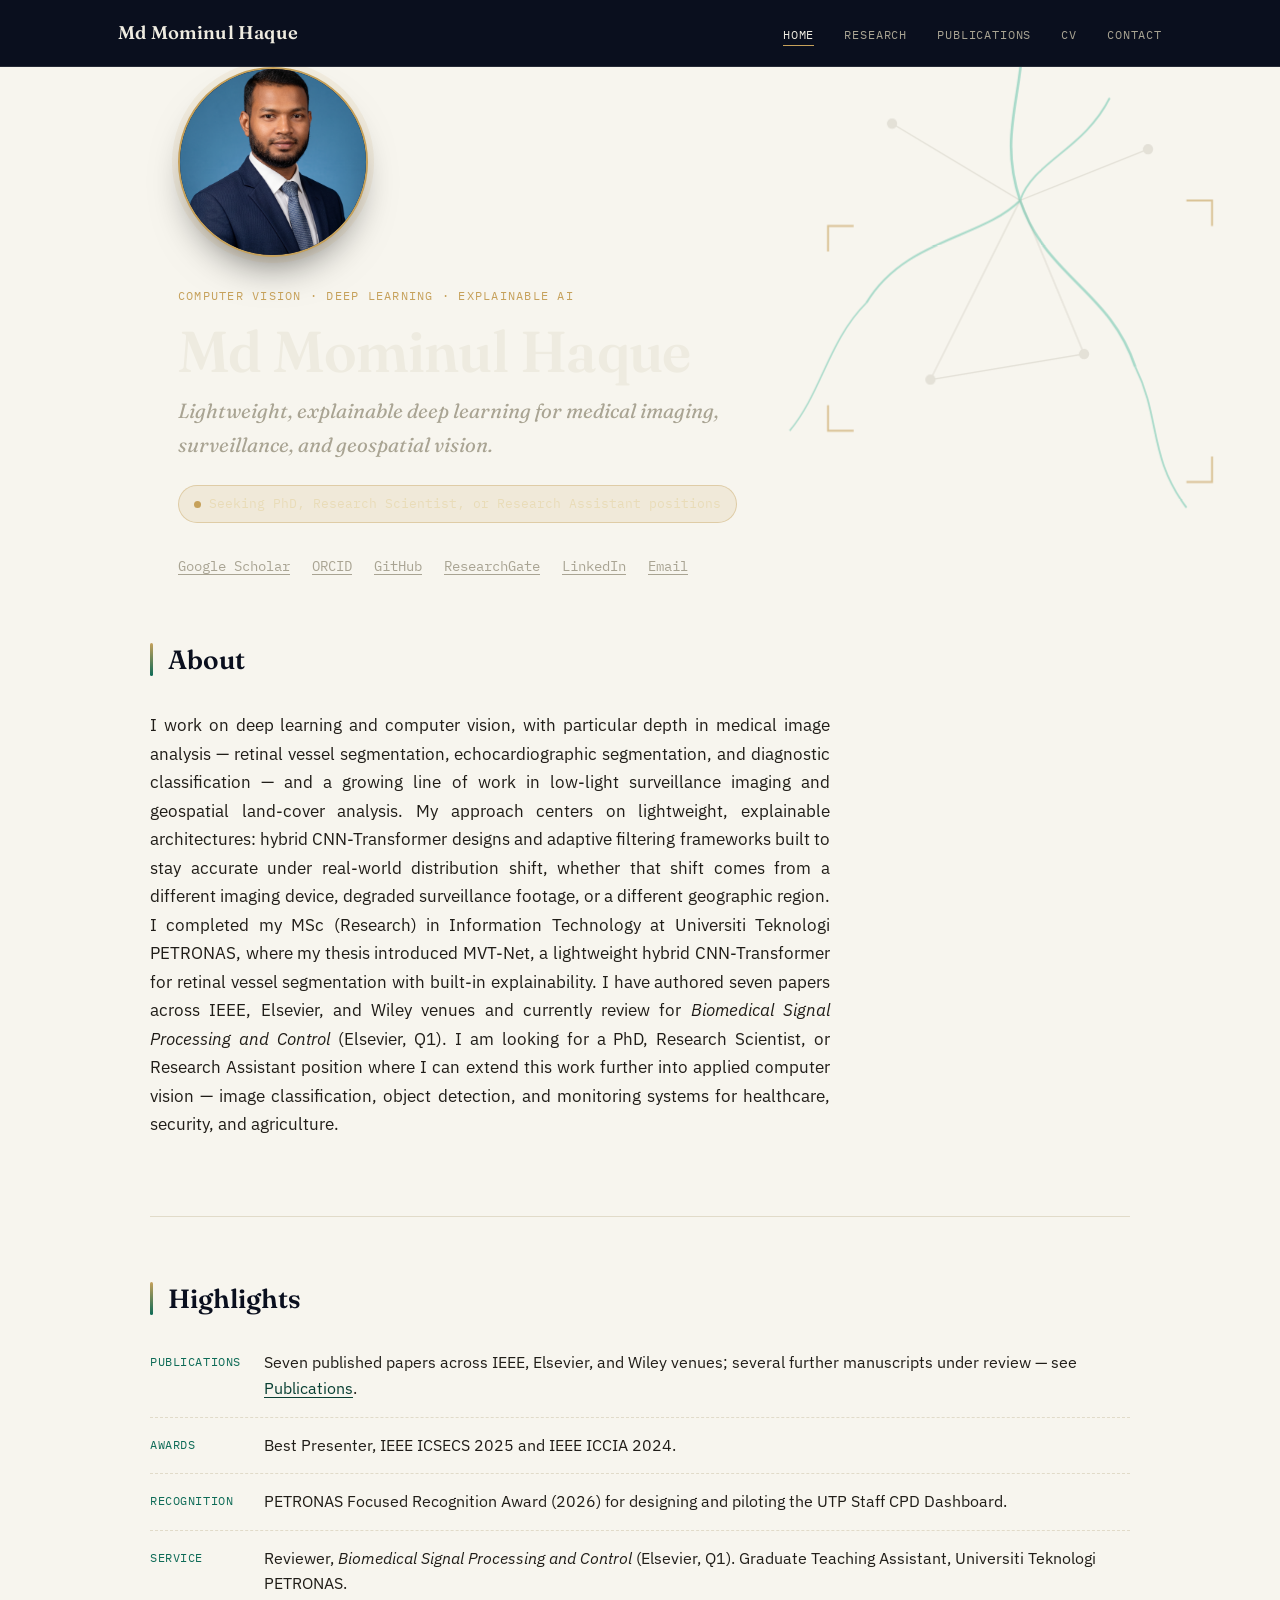
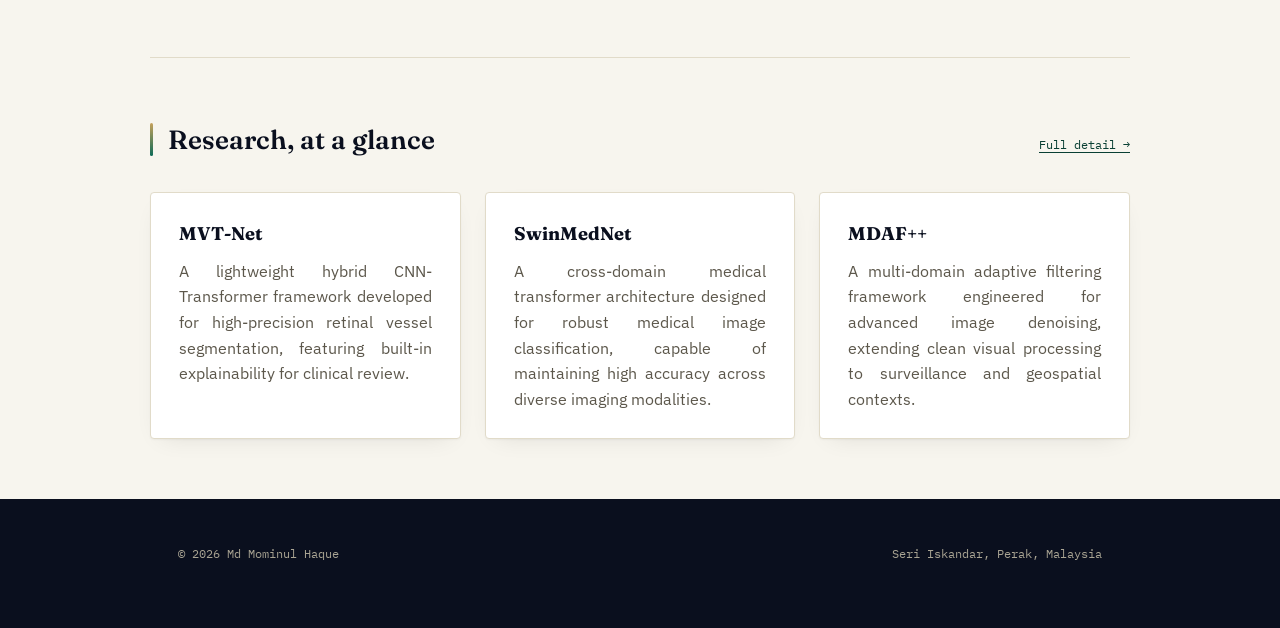
==== commit 08375976: "Update medical image segmentation section in index.html Replaced existing medical image segmentation" ====
--- a/index.html
+++ b/index.html
@@ -125,22 +125,19 @@
         <span class="section-note"><a href="research.html">Full detail →</a></span>
       </div>
       <div class="grid-3">
-        <div class="card">
-          <h3>Explainable medical image segmentation</h3>
-          <p>Lightweight hybrid CNN-Transformer architectures for retinal vessel segmentation, designed to remain
-            interpretable enough for clinical review.</p>
-        </div>
-        <div class="card">
-          <h3>Test-time adaptation for medical imaging</h3>
-          <p>Adaptation frameworks that let segmentation models hold up under distribution shift in echocardiographic
-            imaging, without full retraining.</p>
-        </div>
-        <div class="card">
-          <h3>Vision beyond the clinic</h3>
-          <p>Adaptive filtering for low-light urban surveillance and geospatial land-cover classification — extending
-            the same lightweight, explainable approach to broader monitoring problems.</p>
-        </div>
+      <div class="card">
+        <h3>MVT-Net</h3>
+        <p>A lightweight hybrid CNN-Transformer framework developed for high-precision retinal vessel segmentation, featuring built-in explainability for clinical review.</p>
       </div>
+      <div class="card">
+        <h3>SwinMedNet</h3>
+        <p>A cross-domain medical transformer architecture designed for robust medical image classification, capable of maintaining high accuracy across diverse imaging modalities.</p>
+      </div>
+      <div class="card">
+        <h3>MDAF++</h3>
+        <p>A multi-domain adaptive filtering framework engineered for advanced image denoising, extending clean visual processing to surveillance and geospatial contexts.</p>
+      </div>
+    </div>
     </section>
   </main>
 
--- a/assets/style.css
+++ b/assets/style.css
@@ -774,8 +774,34 @@
   box-shadow: 0 0 0 6px rgba(198, 161, 91, 0.1), 0 20px 40px -16px rgba(0, 0, 0, 0.6);
 }
 
-.avatar img {
-  width: 100%;
-  height: 100%;
-  object-fit: cover;
-}
+/* avatar */
+.avatar {
+  width: 190px;  /* Increased from 138px */
+  height: 190px; /* Increased from 138px */
+  border-radius: 50%;
+  background: var(--ink-2);
+  color: var(--text-on-ink);
+  display: flex;
+  align-items: center;
+  justify-content: center;
+  font-family: var(--font-display);
+  font-size: 2.4rem;
+  margin-bottom: 28px;
+  overflow: hidden;
+  border: 2px solid var(--gold);
+  box-shadow: 0 0 0 6px rgba(198,161,91,0.1), 0 20px 40px -16px rgba(0,0,0,0.6);
+  transition: transform 0.3s ease; /* Adds a smooth hover effect */
+}
+
+.avatar:hover {
+  transform: scale(1.02); /* Slight zoom when hovered */
+}
+
+/* Keeps the image appropriately sized on smaller mobile screens */
+@media (max-width: 600px) {
+  .avatar {
+    width: 140px;
+    height: 140px;
+    margin-bottom: 20px;
+  }
+}
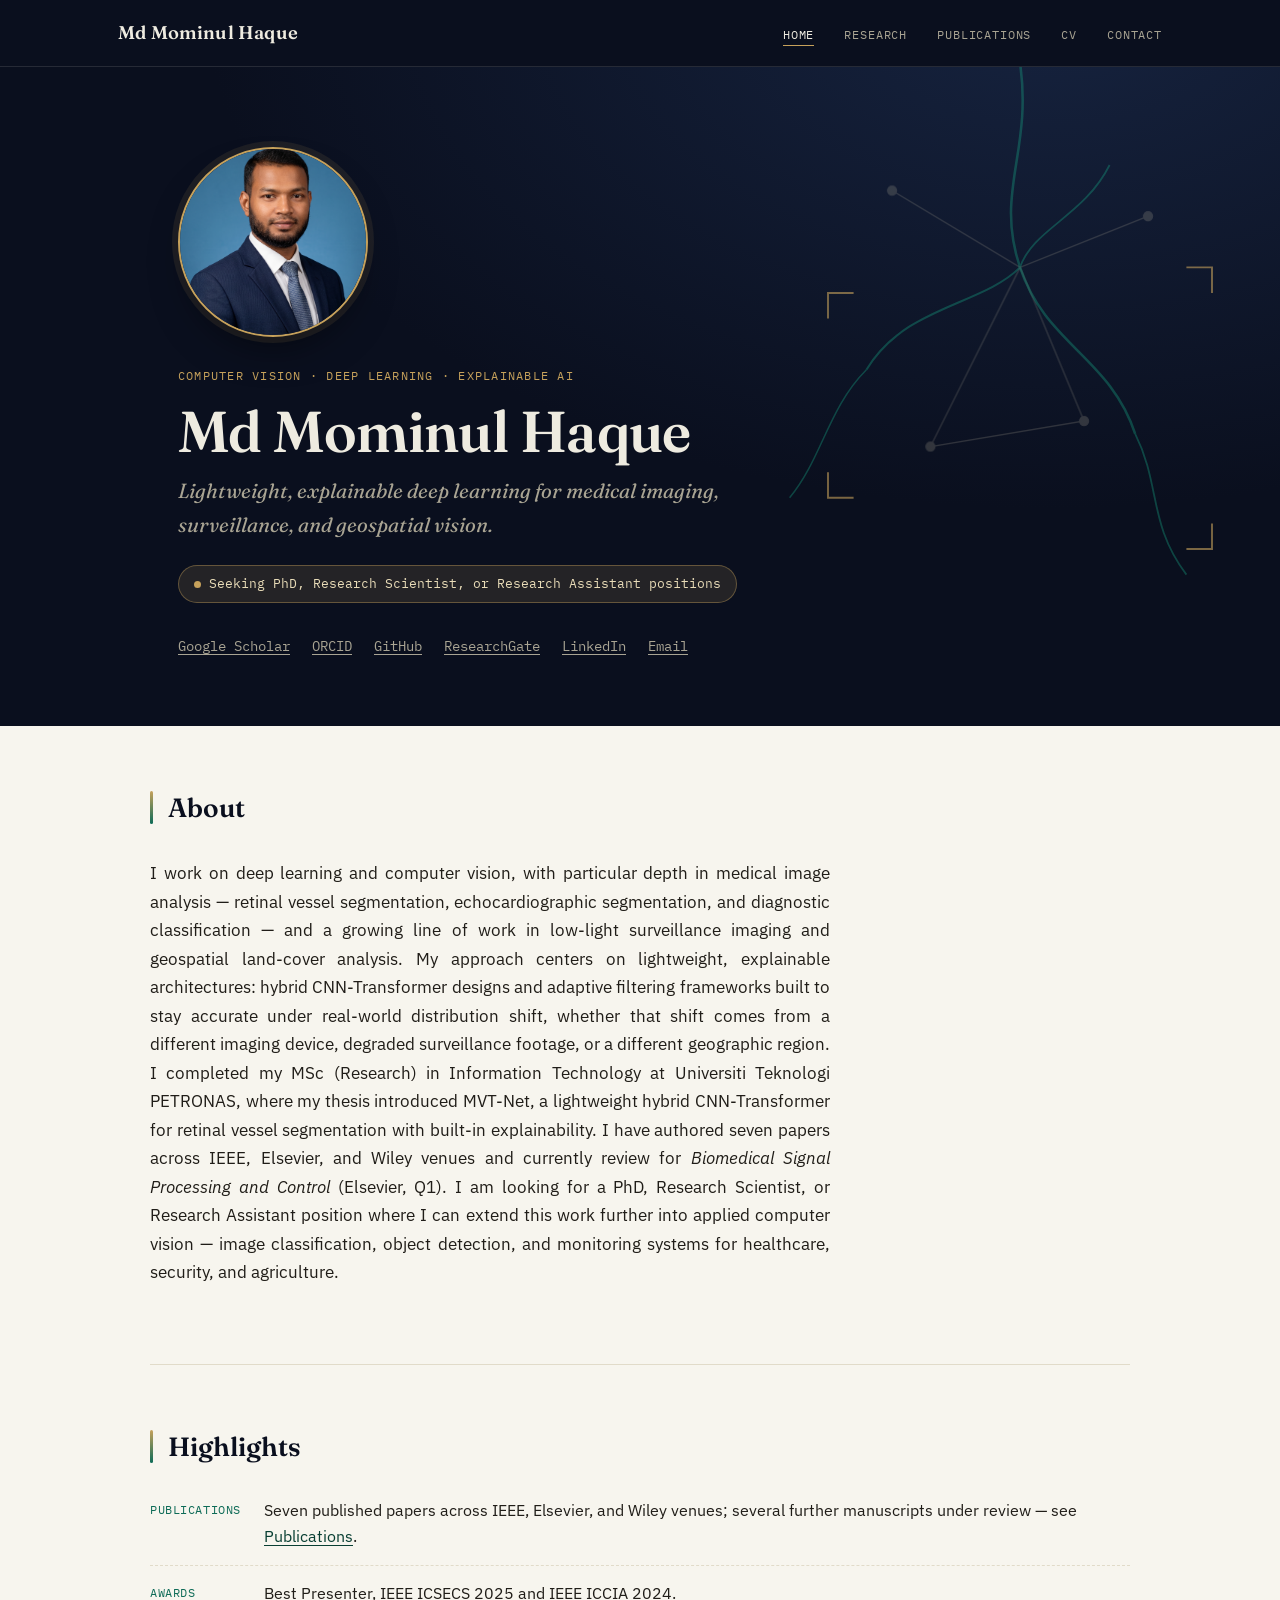
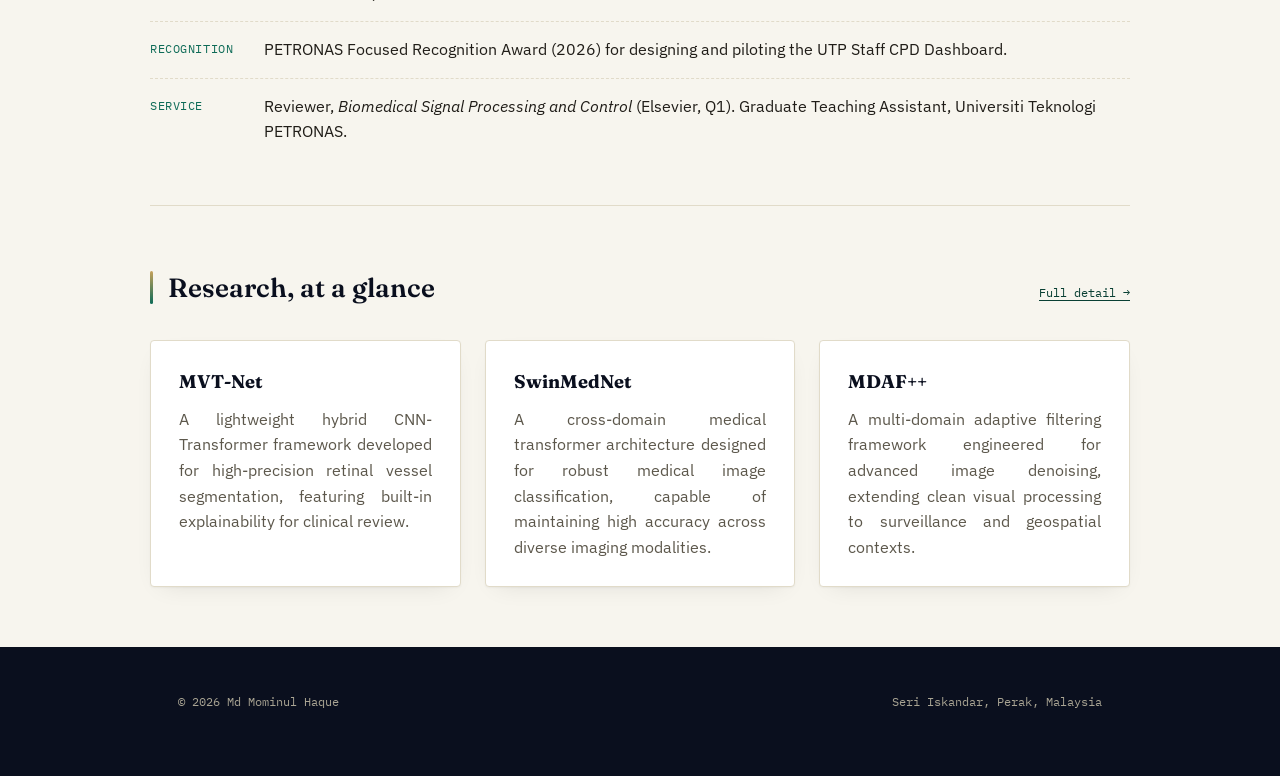
==== commit d4371c0e: "Add hero section with SVG illustration" ====
--- a/index.html
+++ b/index.html
@@ -31,6 +31,7 @@
     </div>
   </header>
 
+  <section class="hero">
   <svg class="hero-vessel" viewBox="0 0 500 500" fill="none" xmlns="http://www.w3.org/2000/svg" aria-hidden="true">
     <!-- Deep Learning / Transformer Network Layer -->
     <g class="layer-network">
